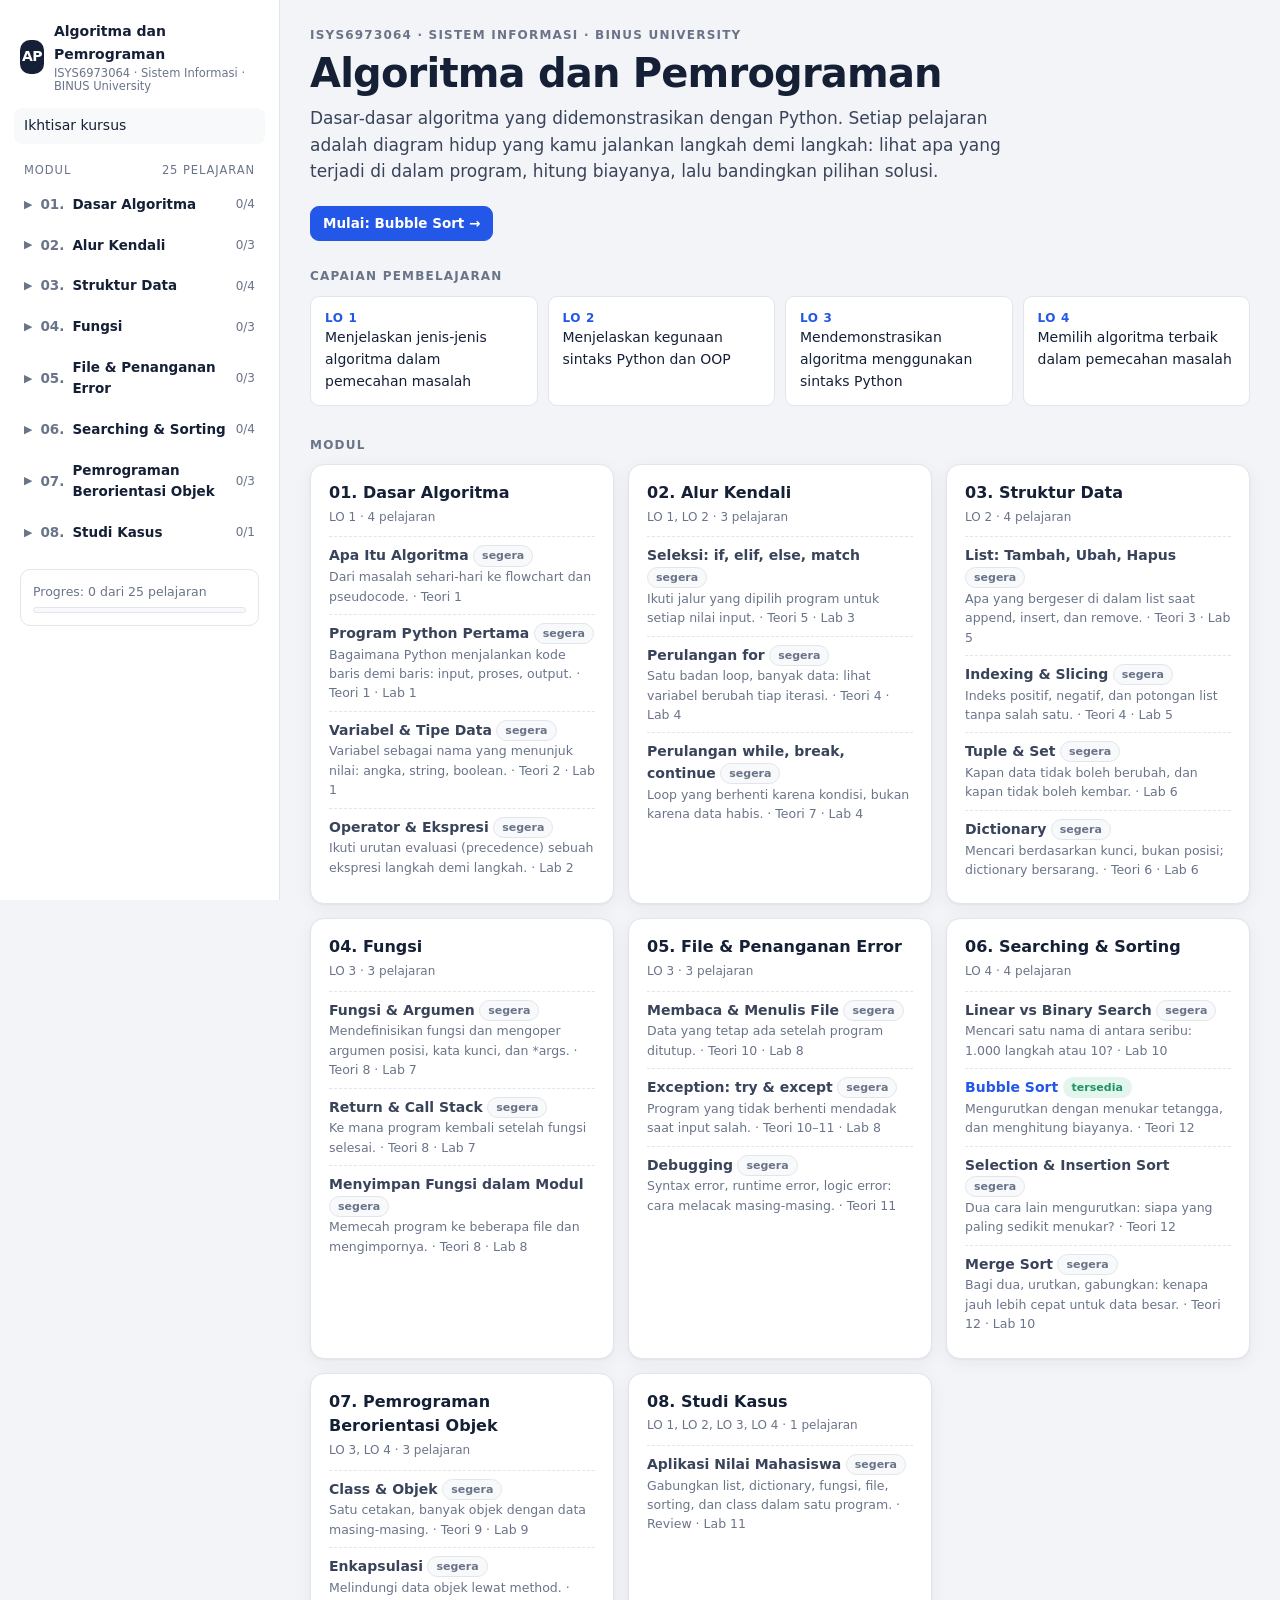
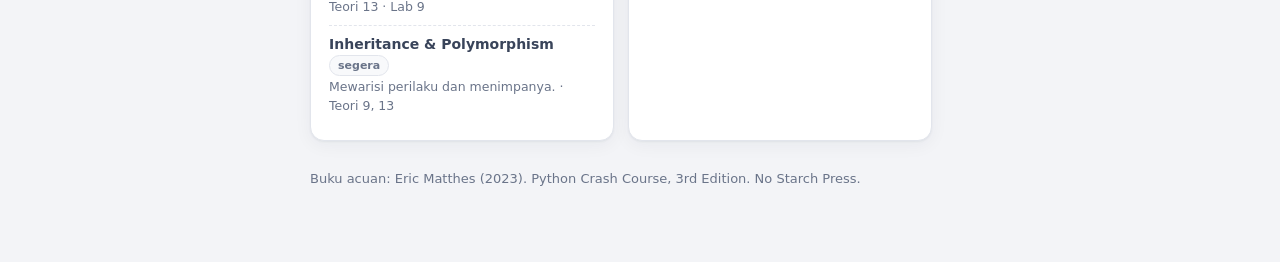
==== algoritma-pemrograman/index.html @ 9d1dc82b "Kelas interaktif: Algoritma & Pemrograman + pelajaran Bubble Sort - Mesin kursus statis (tanpa build" ====
<!DOCTYPE html>
<html lang="id">
<head>
  <meta charset="utf-8">
  <meta name="viewport" content="width=device-width, initial-scale=1">
  <title>Algoritma dan Pemrograman · Kelas Interaktif</title>
  <link rel="icon" href="data:image/svg+xml,%3Csvg xmlns=%27http://www.w3.org/2000/svg%27 viewBox=%270 0 32 32%27%3E%3Crect width=%2732%27 height=%2732%27 rx=%278%27 fill=%27%23152036%27/%3E%3Crect x=%277%27 y=%2716%27 width=%275%27 height=%279%27 rx=%271%27 fill=%27%23a8dec5%27/%3E%3Crect x=%2714%27 y=%2711%27 width=%275%27 height=%2714%27 rx=%271%27 fill=%27%23ee7d1c%27/%3E%3Crect x=%2721%27 y=%277%27 width=%275%27 height=%2718%27 rx=%271%27 fill=%27%23fff%27/%3E%3C/svg%3E">
  <meta name="description" content="ISYS6973064 Algorithm and Programming: pelajaran interaktif dengan diagram animasi yang dijalankan langkah demi langkah.">
  <link rel="stylesheet" href="../shared/style.css">
  <link rel="stylesheet" href="../shared/renderers/sort.css">
</head>
<body>
  <noscript>Halaman ini membutuhkan JavaScript untuk menjalankan diagram interaktif.</noscript>
  <div id="app"></div>
  <script src="../shared/engine.js"></script>
  <script src="../shared/renderers/sort.js"></script>
  <script src="course.js"></script>
  <script>Kelas.start(window.COURSE);</script>
</body>
</html>
---- shared/style.css ----
/* Kelas Interaktif — gaya bersama */
:root {
  --bg: #f3f4f7;
  --surface: #ffffff;
  --surface-2: #f8f9fb;
  --ink: #152036;
  --ink-2: #39445a;
  --muted: #6a7489;
  --line: #e2e5ec;
  --accent: #2357e8;
  --accent-soft: #e8eefe;
  --warm: #ee7d1c;
  --warm-soft: #fff1e4;
  --ok: #1b9466;
  --ok-soft: #e3f5ed;
  --bad: #d4453d;
  --bad-soft: #fdeceb;
  --violet: #7b4fd6;
  --violet-soft: #f1ebfd;
  --radius: 14px;
  --radius-sm: 9px;
  --shadow: 0 1px 2px rgba(21, 32, 54, .05), 0 4px 18px rgba(21, 32, 54, .05);
  --sans: system-ui, -apple-system, "Segoe UI", Roboto, "Helvetica Neue", Arial, sans-serif;
  --mono: ui-monospace, "SF Mono", "Cascadia Code", Menlo, Consolas, monospace;
  --ease: cubic-bezier(.3, .7, .2, 1);
}

* { box-sizing: border-box; }
html, body { margin: 0; }
body {
  font-family: var(--sans);
  color: var(--ink);
  background: var(--bg);
  font-size: 15px;
  line-height: 1.55;
  -webkit-font-smoothing: antialiased;
}
a { color: var(--accent); }
button { font: inherit; color: inherit; }
code { font-family: var(--mono); font-size: .9em; background: var(--surface-2); border: 1px solid var(--line); border-radius: 5px; padding: 0 .3em; }
:focus-visible { outline: 3px solid var(--accent); outline-offset: 2px; border-radius: 6px; }

/* ---------- Kerangka aplikasi ---------- */
.app { display: grid; grid-template-columns: 280px minmax(0, 1fr); min-height: 100vh; }
.topbar {
  display: none; position: sticky; top: 0; z-index: 30;
  align-items: center; gap: 10px; padding: 10px 14px;
  background: var(--surface); border-bottom: 1px solid var(--line);
}
.topbar strong { font-size: 15px; }
.icon-btn {
  border: 1px solid var(--line); background: var(--surface); border-radius: 9px;
  width: 38px; height: 38px; display: grid; place-items: center; cursor: pointer;
}

.sidebar {
  position: sticky; top: 0; height: 100vh; overflow-y: auto;
  background: var(--surface); border-right: 1px solid var(--line);
  padding: 18px 14px 28px;
}
.brand { display: flex; align-items: center; gap: 10px; text-decoration: none; color: var(--ink); padding: 2px 6px 14px; }
.brand-mark {
  width: 34px; height: 34px; border-radius: 10px; background: var(--ink); color: #fff;
  display: grid; place-items: center; font-weight: 800; font-size: 14px; letter-spacing: -.5px;
}
.brand small { display: block; color: var(--muted); font-size: 11.5px; line-height: 1.2; }
.brand b { font-size: 14px; line-height: 1.2; }
.side-link {
  display: block; padding: 7px 10px; border-radius: 8px; text-decoration: none; color: var(--ink-2);
  font-size: 14px; margin-bottom: 8px;
}
.side-link:hover, .side-link.active { background: var(--surface-2); color: var(--ink); }
.side-head { display: flex; justify-content: space-between; font-size: 11.5px; letter-spacing: .08em; text-transform: uppercase; color: var(--muted); padding: 10px 10px 6px; }
.mod { margin-bottom: 4px; }
.mod-btn {
  width: 100%; display: flex; align-items: center; gap: 8px; text-align: left;
  border: 0; background: none; padding: 8px 10px; border-radius: 8px; cursor: pointer;
  font-weight: 650; font-size: 13.5px;
}
.mod-btn:hover { background: var(--surface-2); }
.mod-btn .num { color: var(--muted); font-variant-numeric: tabular-nums; font-weight: 600; }
.mod-btn .count { margin-left: auto; color: var(--muted); font-weight: 500; font-size: 12px; font-variant-numeric: tabular-nums; }
.mod-btn .chev { transition: transform .2s; color: var(--muted); font-size: 11px; }
.mod.open .chev { transform: rotate(90deg); }
.mod ul { list-style: none; margin: 0 0 6px; padding: 0 0 0 18px; display: none; }
.mod.open ul { display: block; }
.mod li a, .mod li span {
  display: flex; align-items: center; gap: 8px; padding: 6px 10px; border-radius: 7px;
  font-size: 13.5px; text-decoration: none; color: var(--ink-2);
}
.mod li a:hover { background: var(--surface-2); color: var(--ink); }
.mod li a.active { background: var(--accent-soft); color: var(--accent); font-weight: 600; }
.mod li span { color: #a2a9b8; cursor: default; }
.dot { width: 8px; height: 8px; border-radius: 50%; border: 1.5px solid currentColor; flex: none; opacity: .7; }
.dot.done { background: var(--ok); border-color: var(--ok); opacity: 1; }
.soon { margin-left: auto; font-size: 10.5px; border: 1px solid var(--line); border-radius: 99px; padding: 0 6px; color: #9aa1b0; }
.progress-box { margin: 18px 6px 0; padding: 12px; border: 1px solid var(--line); border-radius: 10px; font-size: 12.5px; color: var(--muted); }
.bar { height: 6px; background: var(--surface-2); border-radius: 99px; overflow: hidden; margin-top: 6px; border: 1px solid var(--line); }
.bar i { display: block; height: 100%; background: var(--ok); border-radius: 99px; transition: width .4s var(--ease); }

.main { min-width: 0; padding: 26px 30px 60px; }
.scrim { display: none; }

/* ---------- Halaman ikhtisar ---------- */
.overview { max-width: 1060px; }
.eyebrow { font-size: 12px; letter-spacing: .1em; text-transform: uppercase; color: var(--muted); font-weight: 650; }
.overview h1 { font-size: clamp(28px, 4vw, 40px); line-height: 1.12; margin: 6px 0 10px; letter-spacing: -.02em; }
.overview .lead { font-size: 17px; color: var(--ink-2); max-width: 720px; margin: 0 0 22px; }
.lo-grid { display: grid; grid-template-columns: repeat(auto-fill, minmax(220px, 1fr)); gap: 10px; margin-bottom: 30px; }
.lo { background: var(--surface); border: 1px solid var(--line); border-radius: var(--radius-sm); padding: 12px 14px; font-size: 14px; }
.lo b { display: block; font-size: 12px; color: var(--accent); letter-spacing: .05em; }
.mod-grid { display: grid; grid-template-columns: repeat(auto-fill, minmax(300px, 1fr)); gap: 14px; }
.mod-card { background: var(--surface); border: 1px solid var(--line); border-radius: var(--radius); padding: 16px 18px; box-shadow: var(--shadow); }
.mod-card h3 { margin: 0 0 2px; font-size: 16px; }
.mod-card .meta { font-size: 12px; color: var(--muted); margin-bottom: 10px; }
.mod-card ol { margin: 0; padding: 0; list-style: none; }
.mod-card li { padding: 8px 0; border-top: 1px dashed var(--line); font-size: 14px; }
.mod-card li a { font-weight: 650; text-decoration: none; }
.mod-card li .t { font-weight: 600; color: var(--ink-2); }
.mod-card li small { display: block; color: var(--muted); font-size: 12.5px; }
.pill { display: inline-block; font-size: 11px; font-weight: 650; border-radius: 99px; padding: 1px 8px; background: var(--surface-2); border: 1px solid var(--line); color: var(--muted); vertical-align: 1px; }
.pill.ready { background: var(--ok-soft); border-color: transparent; color: var(--ok); }

/* ---------- Pelajaran ---------- */
.lesson { display: grid; grid-template-columns: minmax(0, 1fr) 370px; gap: 22px; align-items: start; max-width: 1480px; }
.crumb { font-size: 12.5px; color: var(--muted); font-weight: 600; letter-spacing: .02em; }
.lesson h1 { font-size: clamp(24px, 3vw, 32px); margin: 4px 0 6px; letter-spacing: -.02em; line-height: 1.15; }
.tags { display: flex; flex-wrap: wrap; gap: 6px; margin-bottom: 8px; }
.tag { font-size: 12px; font-weight: 600; padding: 2px 9px; border-radius: 99px; background: var(--surface); border: 1px solid var(--line); color: var(--ink-2); }
.subtitle { color: var(--ink-2); margin: 0 0 16px; max-width: 760px; }

.metrics { display: grid; grid-template-columns: repeat(var(--cols, 4), minmax(0, 1fr)); gap: 8px; margin-bottom: 12px; }
.metric { background: var(--surface); border: 1px solid var(--line); border-radius: 11px; padding: 9px 12px; transition: border-color .3s, background .3s; }
.metric small { display: block; font-size: 10.5px; letter-spacing: .09em; text-transform: uppercase; color: var(--muted); font-weight: 700; }
.metric b { font-size: 21px; font-variant-numeric: tabular-nums; letter-spacing: -.01em; }
.metric.total { background: var(--ink); border-color: var(--ink); color: #fff; }
.metric.total small { color: #b8c1d6; }
.metric.bump { border-color: var(--warm); background: var(--warm-soft); }
.metric.total.bump { background: #26344f; border-color: var(--warm); }

.stage-card { background: var(--surface); border: 1px solid var(--line); border-radius: var(--radius); box-shadow: var(--shadow); overflow: hidden; }
.stage-tools { display: flex; align-items: center; gap: 8px; padding: 10px 12px; border-bottom: 1px solid var(--line); background: var(--surface-2); }
.legend { display: flex; flex-wrap: wrap; gap: 12px; font-size: 12.5px; color: var(--muted); margin-right: auto; }
.legend span { display: inline-flex; align-items: center; gap: 6px; }
.legend i { width: 12px; height: 12px; border-radius: 3px; display: inline-block; }
.btn {
  display: inline-flex; align-items: center; gap: 6px; border: 1px solid var(--line); background: var(--surface);
  border-radius: 9px; padding: 6px 12px; cursor: pointer; font-size: 13.5px; font-weight: 600; color: var(--ink-2);
  text-decoration: none; white-space: nowrap;
}
.btn:hover { border-color: #c9cfdb; color: var(--ink); }
.btn.primary { background: var(--accent); border-color: var(--accent); color: #fff; }
.btn.primary:hover { background: #1b47c4; }
.btn[disabled] { opacity: .45; cursor: default; }
.stage { position: relative; min-height: 420px; padding: 18px; }

.stepper { display: flex; gap: 4px; margin-top: 12px; overflow-x: auto; padding: 4px 2px 6px; scrollbar-width: thin; }
.stepper button {
  flex: 1 0 74px; min-width: 74px; border: 0; background: none; cursor: pointer; padding: 4px 2px;
  display: flex; flex-direction: column; align-items: center; gap: 4px; font-size: 11.5px; color: var(--muted);
}
.stepper .n {
  width: 28px; height: 28px; border-radius: 50%; display: grid; place-items: center; font-weight: 700; font-size: 12.5px;
  border: 1.5px solid var(--line); background: var(--surface); position: relative;
}
.stepper button + button .n::before { content: ""; position: absolute; right: 100%; top: 50%; width: 46px; height: 1.5px; background: var(--line); z-index: -1; }
.stepper button.done .n { background: var(--ink); border-color: var(--ink); color: #fff; }
.stepper button.cur .n { background: var(--accent); border-color: var(--accent); color: #fff; box-shadow: 0 0 0 4px var(--accent-soft); }
.stepper button.cur { color: var(--ink); font-weight: 650; }
.stepper .lbl { white-space: nowrap; overflow: hidden; text-overflow: ellipsis; max-width: 86px; }

.panel { position: sticky; top: 18px; display: flex; flex-direction: column; gap: 12px; }
.card { background: var(--surface); border: 1px solid var(--line); border-radius: var(--radius); box-shadow: var(--shadow); padding: 18px; }
.step-no { display: flex; align-items: center; justify-content: space-between; font-size: 11.5px; letter-spacing: .1em; font-weight: 700; color: var(--muted); margin-bottom: 8px; }
.kind { font-size: 10.5px; letter-spacing: .1em; padding: 3px 8px; border-radius: 6px; font-weight: 800; }
.kind.MASALAH { background: var(--bad-soft); color: var(--bad); }
.kind.TEKNIK { background: var(--accent-soft); color: var(--accent); }
.kind.SOLUSI { background: var(--ok-soft); color: var(--ok); }
.kind.KASUS { background: var(--violet-soft); color: var(--violet); }
.kind.RANGKUMAN { background: var(--ink); color: #fff; }
.panel h2 { font-size: 20px; line-height: 1.25; margin: 0 0 8px; letter-spacing: -.01em; }
.panel p { margin: 0 0 10px; color: var(--ink-2); }
.panel ul.bullets { margin: 4px 0 10px; padding-left: 20px; color: var(--ink-2); }
.panel ul.bullets li { margin-bottom: 4px; }
.callout { border-radius: 10px; padding: 10px 12px; margin: 12px 0 4px; font-size: 14px; border-left: 3px solid; }
.callout b { display: block; font-size: 10.5px; letter-spacing: .1em; margin-bottom: 2px; }
.callout.IDE { background: var(--accent-soft); border-color: var(--accent); }
.callout.IDE b { color: var(--accent); }
.callout.PERLU { background: var(--warm-soft); border-color: var(--warm); }
.callout.PERLU b { color: #b85b0c; }
.changed { margin-top: 14px; border-top: 1px solid var(--line); padding-top: 10px; }
.changed h4, .box h4 { margin: 0 0 6px; font-size: 10.5px; letter-spacing: .1em; color: var(--muted); }
.changed ul { list-style: none; margin: 0; padding: 0; font-size: 13.5px; }
.changed li { display: flex; gap: 8px; padding: 3px 0; align-items: baseline; }
.sym { font-family: var(--mono); font-weight: 800; width: 18px; height: 18px; border-radius: 5px; display: inline-grid; place-items: center; flex: none; font-size: 12px; }
.sym.add { background: var(--ok-soft); color: var(--ok); }
.sym.mod { background: var(--warm-soft); color: #b85b0c; }
.sym.del { background: var(--bad-soft); color: var(--bad); }
.nav { display: flex; gap: 8px; margin-top: 14px; }
.nav .btn.primary { flex: 1; justify-content: center; }
.hint { font-size: 12px; color: var(--muted); margin-top: 8px; text-align: center; }
.hint kbd { font-family: var(--mono); font-size: 11px; border: 1px solid var(--line); border-bottom-width: 2px; border-radius: 4px; padding: 0 4px; background: var(--surface-2); }
.box ul { margin: 0; padding-left: 18px; font-size: 13.5px; color: var(--ink-2); }
.box li { margin-bottom: 3px; }
.next-box { background: var(--ink); color: #fff; border-color: var(--ink); }
.next-box h4 { color: #b8c1d6; }
.next-box a { color: #fff; font-weight: 700; }

.quiz { margin-top: 14px; border-top: 1px solid var(--line); padding-top: 12px; }
.quiz h4 { margin: 0 0 8px; font-size: 10.5px; letter-spacing: .1em; color: var(--muted); }
.q { margin-bottom: 12px; font-size: 14px; }
.q p { margin: 0 0 6px; font-weight: 600; color: var(--ink); }
.q button { display: block; width: 100%; text-align: left; border: 1px solid var(--line); background: var(--surface); border-radius: 8px; padding: 6px 10px; margin-bottom: 5px; cursor: pointer; font-size: 13.5px; }
.q button:hover { border-color: #c9cfdb; }
.q button.right { background: var(--ok-soft); border-color: var(--ok); }
.q button.wrong { background: var(--bad-soft); border-color: var(--bad); }
.q .why { font-size: 13px; color: var(--ink-2); background: var(--surface-2); border-radius: 8px; padding: 6px 10px; }

.empty { max-width: 640px; padding: 40px 0; }

/* ---------- Responsif ---------- */
@media (max-width: 1200px) {
  .lesson { grid-template-columns: minmax(0, 1fr); }
  .panel { position: static; }
}
@media (max-width: 900px) {
  .app { grid-template-columns: minmax(0, 1fr); }
  .topbar { display: flex; }
  .sidebar { position: fixed; left: 0; top: 0; bottom: 0; width: 290px; z-index: 50; transform: translateX(-100%); transition: transform .25s var(--ease); box-shadow: var(--shadow); }
  .app.menu-open .sidebar { transform: none; }
  .app.menu-open .scrim { display: block; position: fixed; inset: 0; background: rgba(21, 32, 54, .35); z-index: 40; }
  .main { padding: 16px 14px 50px; }
  .metrics { grid-template-columns: repeat(3, minmax(0, 1fr)); gap: 6px; }
  .metric { padding: 7px 9px; }
  .metric b { font-size: 17px; }
  .metric small { font-size: 9.5px; letter-spacing: .05em; }
  .metric.total { grid-column: 1 / -1; }
  .stage { padding: 12px; min-height: 0; }
  .legend { font-size: 11.5px; gap: 8px; }
}

@media (prefers-reduced-motion: reduce) {
  *, *::before, *::after { transition-duration: 0s !important; animation-duration: 0s !important; }
}
---- shared/renderers/sort.css ----
/* Renderer "sort": batang nilai + kode Python + variabel */
.sv { --slot-pad: 14%; }
.sv.instant * { transition: none !important; }
.sv-main[hidden], .sv-alt[hidden] { display: none; }

.sv-note {
  min-height: 34px; display: flex; align-items: center; justify-content: center; margin: 0 auto 6px;
  font-weight: 650; font-size: 15px; text-align: center;
}
.sv-note span { padding: 5px 14px; border-radius: 99px; background: var(--surface-2); border: 1px solid var(--line); transition: background .25s, border-color .25s, color .25s; }
.sv-note.swap span { background: var(--warm-soft); border-color: var(--warm); color: #9a4a06; }
.sv-note.keep span { background: var(--accent-soft); border-color: #b8c9fb; color: var(--accent); }
.sv-note.done span { background: var(--ok-soft); border-color: #9fd9bf; color: var(--ok); }
.sv-note.alert span { background: var(--bad-soft); border-color: #f2b4b0; color: var(--bad); }

.sv-bars { position: relative; height: 236px; margin: 0 4px; }
.sv-zone {
  position: absolute; top: 0; bottom: 30px; border-radius: 12px;
  background: repeating-linear-gradient(135deg, var(--ok-soft) 0 10px, #eef9f3 10px 20px);
  border: 1.5px dashed #9fd9bf; transition: left .45s var(--ease), width .45s var(--ease), opacity .3s;
}
.sv-zone b { position: absolute; top: 6px; right: 10px; font-size: 11px; letter-spacing: .08em; color: var(--ok); }
.sv-base { position: absolute; left: 0; right: 0; bottom: 30px; height: 2px; background: var(--line); }
.sv-bar {
  position: absolute; bottom: 0; top: 0; display: flex; flex-direction: column; justify-content: flex-end; align-items: center;
  transition: left .55s var(--ease);
}
.sv-col {
  width: calc(100% - 2 * var(--slot-pad)); border-radius: 10px 10px 4px 4px; background: #d7deea; position: relative;
  display: flex; justify-content: center; align-items: flex-start; padding-top: 6px;
  transition: height .45s var(--ease), background .25s, transform .25s var(--ease), box-shadow .25s;
}
.sv-val { font-weight: 800; font-size: 18px; color: var(--ink); font-variant-numeric: tabular-nums; }
.sv-name { height: 30px; display: flex; align-items: center; gap: 4px; font-size: 13px; color: var(--ink-2); font-weight: 600; }
.sv-bar.cmp .sv-col { background: #ffd7ae; box-shadow: 0 0 0 2.5px var(--warm); transform: translateY(-8px); }
.sv-bar.swap .sv-col { background: var(--warm); }
.sv-bar.swap .sv-val { color: #fff; }
.sv-bar.final .sv-col { background: #a8dec5; }
.sv-bar.final .sv-name::after { content: "✓"; color: var(--ok); font-weight: 800; }
.sv-bar.revised .sv-col { box-shadow: 0 0 0 2.5px var(--violet); }
.sv-bar.revised .sv-name { color: var(--violet); }

.sv-ptr {
  position: absolute; bottom: -2px; height: 0; opacity: 0; pointer-events: none;
  transition: left .4s var(--ease), opacity .25s;
}
.sv-ptr.on { opacity: 1; }
.sv-ptr::before {
  content: ""; position: absolute; left: 12%; right: 12%; top: -4px; height: 8px;
  border: 2px solid var(--warm); border-top: 0; border-radius: 0 0 8px 8px;
}
.sv-ptr span { position: absolute; top: 8px; font-family: var(--mono); font-size: 12px; font-weight: 700; color: #b85b0c; transform: translateX(-50%); }

.sv-bottom { display: grid; grid-template-columns: auto minmax(150px, 1fr); gap: 12px; margin-top: 28px; }
.sv-code {
  background: #101827; color: #dfe6f3; border-radius: 12px; padding: 12px 0; font-family: var(--mono); font-size: 12.5px;
  line-height: 1.6; overflow-x: auto; margin: 0;
}
.sv-code .ln { display: flex; padding: 0 14px 0 0; white-space: pre; border-left: 3px solid transparent; transition: background .2s; }
.sv-code .ln i { font-style: normal; color: #5d6a85; width: 34px; text-align: right; padding-right: 12px; flex: none; user-select: none; }
.sv-code .ln.cur { background: rgba(238, 125, 28, .2); border-left-color: var(--warm); }
.sv-code .ln.new::after { content: "baru"; margin-left: 10px; font-family: var(--sans); font-size: 10px; font-weight: 700; color: #7ee2b5; border: 1px solid #2e7d5a; border-radius: 99px; padding: 0 6px; align-self: center; }
.sv-code .kw { color: #ff9e64; }
.sv-code .fn { color: #7aa7ff; }
.sv-code .nb { color: #b4e08a; }
.sv-code .cm { color: #6c7a96; }
.sv-side { display: flex; flex-direction: column; gap: 10px; }
.sv-vars { background: var(--surface-2); border: 1px solid var(--line); border-radius: 12px; padding: 10px 12px; }
.sv-vars h5, .sv-arr h5 { margin: 0 0 6px; font-size: 10.5px; letter-spacing: .1em; color: var(--muted); }
.sv-vars div { display: flex; flex-wrap: wrap; gap: 6px; }
.sv-chip { font-family: var(--mono); font-size: 13px; background: var(--surface); border: 1px solid var(--line); border-radius: 7px; padding: 2px 8px; transition: background .3s, border-color .3s; }
.sv-chip.chg { background: var(--warm-soft); border-color: var(--warm); }
.sv-arr { background: var(--surface-2); border: 1px solid var(--line); border-radius: 12px; padding: 10px 12px; font-family: var(--mono); font-size: 13px; line-height: 1.5; overflow-wrap: anywhere; }

/* Tampilan alternatif: pertumbuhan & ringkasan */
.sv-alt { padding: 8px 6px; }
.sv-alt h3 { margin: 0 0 4px; font-size: 18px; }
.sv-alt .sub { color: var(--muted); margin: 0 0 18px; font-size: 14px; }
.gr-row { display: grid; grid-template-columns: 92px minmax(0, 1fr) 110px; align-items: center; gap: 12px; margin-bottom: 14px; animation: grIn .4s var(--ease); }
.gr-row b { font-variant-numeric: tabular-nums; }
.gr-row .lab { font-weight: 700; font-size: 14px; }
.gr-row .lab small { display: block; font-weight: 500; color: var(--muted); font-size: 12px; }
.gr-track { height: 30px; background: var(--surface-2); border: 1px solid var(--line); border-radius: 8px; overflow: hidden; }
.gr-fill { height: 100%; width: 0; min-width: 3px; background: linear-gradient(90deg, var(--warm), #f5a65e); border-radius: 7px; transition: width .7s var(--ease); }
.gr-row .val { text-align: right; font-weight: 800; font-size: 16px; font-variant-numeric: tabular-nums; }
.gr-foot { margin-top: 18px; padding: 12px 14px; border-radius: 10px; background: var(--warm-soft); font-size: 14px; }
@keyframes grIn { from { opacity: 0; transform: translateY(6px); } to { opacity: 1; transform: none; } }

.sum-table { width: 100%; border-collapse: collapse; font-size: 14.5px; }
.sum-table td { padding: 11px 10px; border-bottom: 1px solid var(--line); vertical-align: top; }
.sum-table td:last-child { text-align: right; font-weight: 750; font-variant-numeric: tabular-nums; white-space: nowrap; }
.sum-table tr.hl td { background: var(--ok-soft); }
.sum-table small { display: block; color: var(--muted); font-size: 12.5px; }

@media (max-width: 900px) {
  .sv-bars { height: 210px; }
  .sv-val { font-size: 14px; }
  .sv-name { font-size: 11.5px; }
  .sv-bottom { grid-template-columns: minmax(0, 1fr); margin-top: 26px; }
  .sv-code { font-size: 11.5px; }
  .sv-code .ln i { width: 26px; padding-right: 8px; }
  .gr-row { grid-template-columns: 70px minmax(0, 1fr) 84px; gap: 8px; }
  .gr-row .val { font-size: 13.5px; }
  .sv-note { font-size: 13.5px; }
}
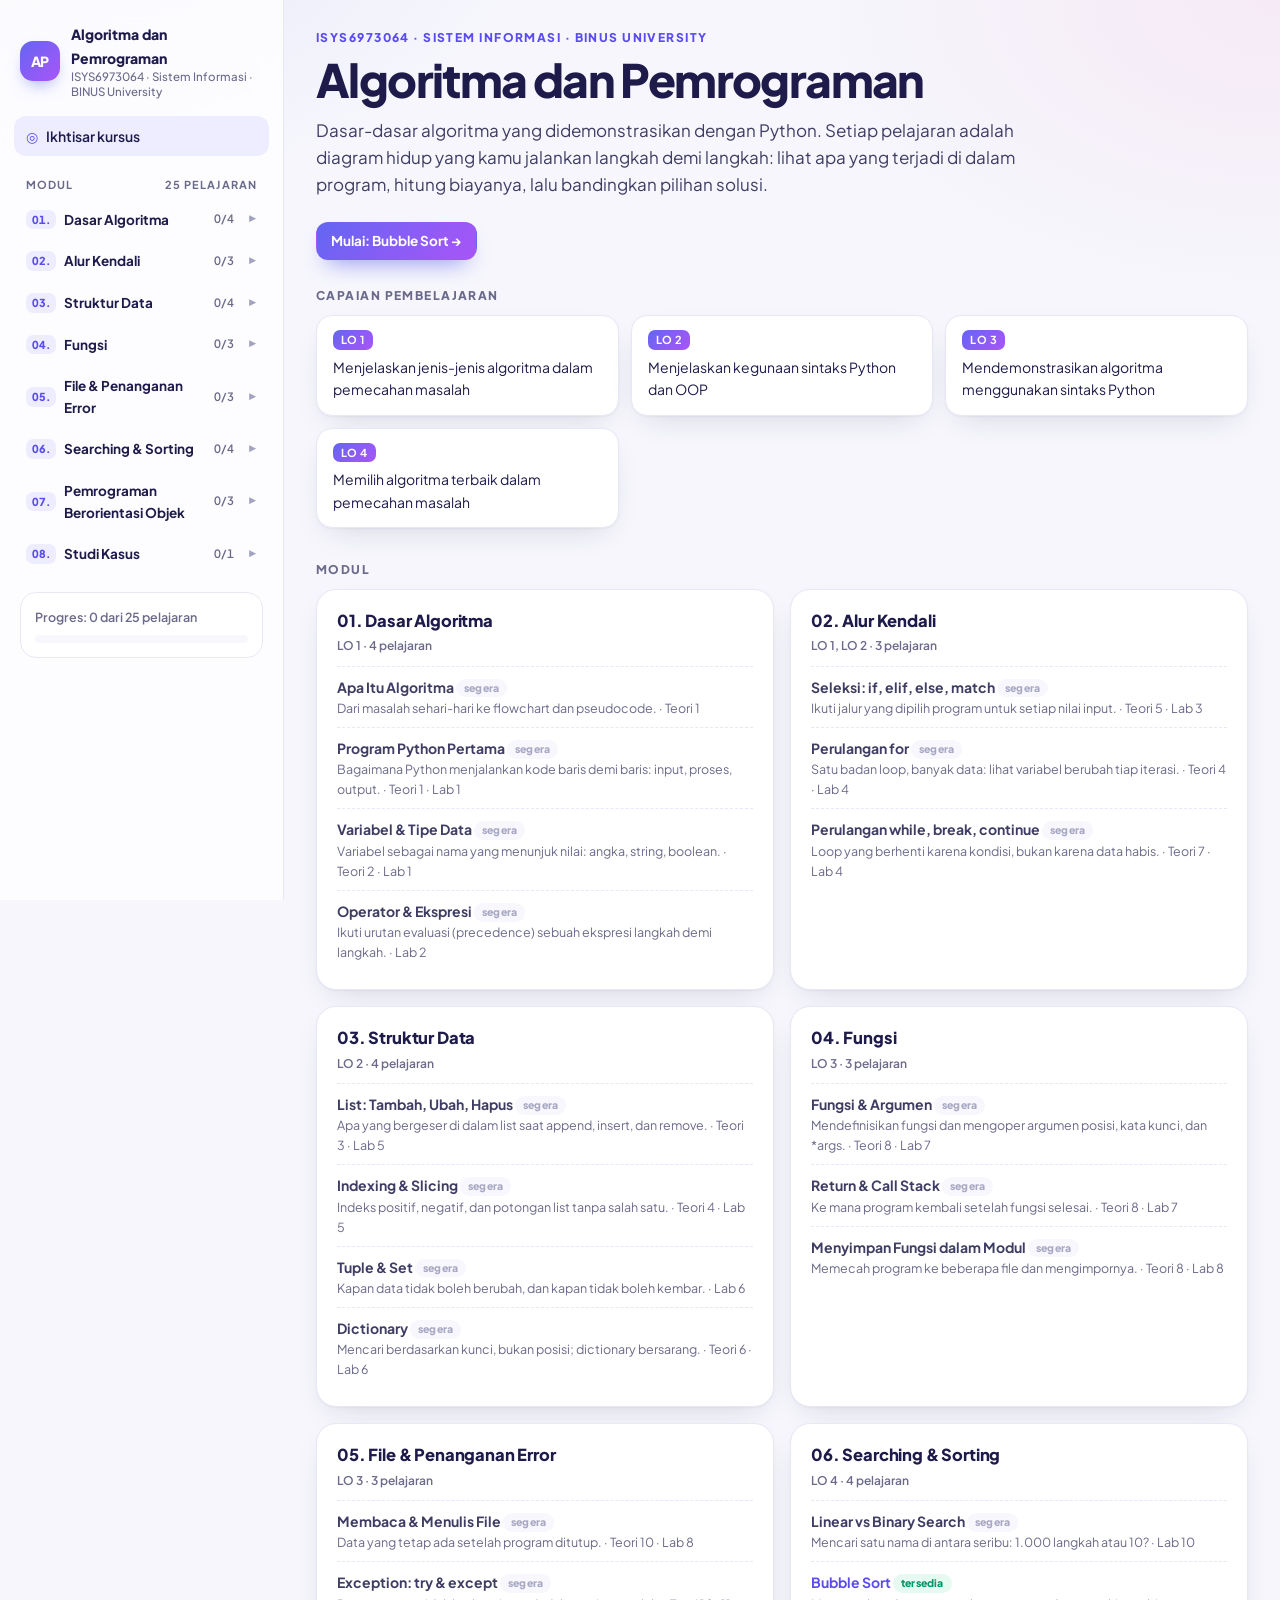
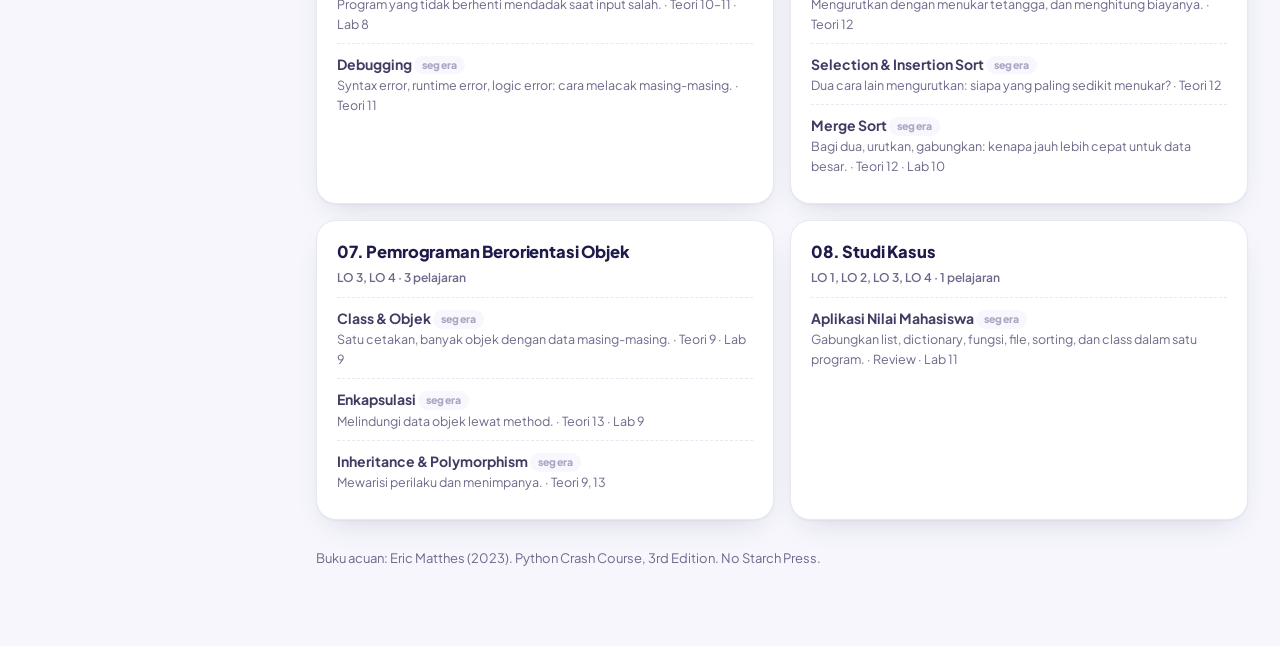
==== commit 9ae72721: "Tampilan baru: gaya berkilau dengan Plus Jakarta Sans - Panggung: latar gradasi + grid titik, balok " ====
--- a/algoritma-pemrograman/index.html
+++ b/algoritma-pemrograman/index.html
@@ -6,13 +6,18 @@
   <title>Algoritma dan Pemrograman · Kelas Interaktif</title>
   <link rel="icon" href="data:image/svg+xml,%3Csvg xmlns=%27http://www.w3.org/2000/svg%27 viewBox=%270 0 32 32%27%3E%3Crect width=%2732%27 height=%2732%27 rx=%278%27 fill=%27%23152036%27/%3E%3Crect x=%277%27 y=%2716%27 width=%275%27 height=%279%27 rx=%271%27 fill=%27%23a8dec5%27/%3E%3Crect x=%2714%27 y=%2711%27 width=%275%27 height=%2714%27 rx=%271%27 fill=%27%23ee7d1c%27/%3E%3Crect x=%2721%27 y=%277%27 width=%275%27 height=%2718%27 rx=%271%27 fill=%27%23fff%27/%3E%3C/svg%3E">
   <meta name="description" content="ISYS6973064 Algorithm and Programming: pelajaran interaktif dengan diagram animasi yang dijalankan langkah demi langkah.">
+  <link rel="preconnect" href="https://fonts.googleapis.com">
+  <link rel="preconnect" href="https://fonts.gstatic.com" crossorigin>
+  <link rel="stylesheet" href="https://fonts.googleapis.com/css2?family=JetBrains+Mono:wght@500;600;700;800&family=Plus+Jakarta+Sans:wght@400;500;600;700;800&display=swap">
   <link rel="stylesheet" href="../shared/style.css">
+  <link rel="stylesheet" href="../shared/iso.css">
   <link rel="stylesheet" href="../shared/renderers/sort.css">
 </head>
 <body>
   <noscript>Halaman ini membutuhkan JavaScript untuk menjalankan diagram interaktif.</noscript>
   <div id="app"></div>
   <script src="../shared/engine.js"></script>
+  <script src="../shared/iso.js"></script>
   <script src="../shared/renderers/sort.js"></script>
   <script src="course.js"></script>
   <script>Kelas.start(window.COURSE);</script>
--- a/shared/style.css
+++ b/shared/style.css
@@ -1,27 +1,36 @@
-/* Kelas Interaktif — gaya bersama */
+/* Kelas Interaktif — gaya bersama
+ * Huruf: Plus Jakarta Sans (UI) + JetBrains Mono (kode). Aksen: gradasi indigo → violet.
+ */
 :root {
-  --bg: #f3f4f7;
+  --bg: #f6f6fc;
   --surface: #ffffff;
-  --surface-2: #f8f9fb;
-  --ink: #152036;
-  --ink-2: #39445a;
-  --muted: #6a7489;
-  --line: #e2e5ec;
-  --accent: #2357e8;
-  --accent-soft: #e8eefe;
-  --warm: #ee7d1c;
-  --warm-soft: #fff1e4;
-  --ok: #1b9466;
-  --ok-soft: #e3f5ed;
-  --bad: #d4453d;
-  --bad-soft: #fdeceb;
-  --violet: #7b4fd6;
-  --violet-soft: #f1ebfd;
-  --radius: 14px;
-  --radius-sm: 9px;
-  --shadow: 0 1px 2px rgba(21, 32, 54, .05), 0 4px 18px rgba(21, 32, 54, .05);
-  --sans: system-ui, -apple-system, "Segoe UI", Roboto, "Helvetica Neue", Arial, sans-serif;
-  --mono: ui-monospace, "SF Mono", "Cascadia Code", Menlo, Consolas, monospace;
+  --surface-2: #f7f7fd;
+  --ink: #1e1b4b;
+  --ink-2: #3f3d63;
+  --muted: #6b6a8a;
+  --line: #e8e7f6;
+  --accent: #5b4cf0;
+  --accent-2: #8b5cf6;
+  --accent-soft: #eeedff;
+  --grad: linear-gradient(135deg, #6366f1 0%, #8b5cf6 55%, #a855f7 100%);
+  --grad-warm: linear-gradient(135deg, #f59e0b, #f97316);
+  --grad-ok: linear-gradient(135deg, #10b981, #059669);
+  --warm: #f59e0b;
+  --warm-soft: #fff7e6;
+  --ok: #059669;
+  --ok-soft: #e7faf2;
+  --bad: #e11d48;
+  --bad-soft: #fff0f3;
+  --sky: #0284c7;
+  --sky-soft: #e8f6fe;
+  --violet: #a21caf;
+  --violet-soft: #fbf0ff;
+  --radius: 20px;
+  --radius-sm: 12px;
+  --shadow: 0 1px 2px rgba(30, 27, 75, .04), 0 12px 32px -14px rgba(30, 27, 75, .18);
+  --shadow-lg: 0 2px 4px rgba(30, 27, 75, .05), 0 24px 48px -20px rgba(67, 56, 202, .28);
+  --sans: "Plus Jakarta Sans", system-ui, -apple-system, "Segoe UI", Roboto, Arial, sans-serif;
+  --mono: "JetBrains Mono", ui-monospace, "SF Mono", "Cascadia Code", Menlo, Consolas, monospace;
   --ease: cubic-bezier(.3, .7, .2, 1);
 }
 
@@ -30,213 +39,268 @@
 body {
   font-family: var(--sans);
   color: var(--ink);
-  background: var(--bg);
+  background:
+    radial-gradient(900px 500px at 0% -10%, rgba(99, 102, 241, .10), transparent 60%),
+    radial-gradient(800px 500px at 100% 0%, rgba(236, 72, 153, .07), transparent 60%),
+    var(--bg);
+  background-attachment: fixed;
   font-size: 15px;
-  line-height: 1.55;
+  line-height: 1.6;
   -webkit-font-smoothing: antialiased;
 }
 a { color: var(--accent); }
 button { font: inherit; color: inherit; }
-code { font-family: var(--mono); font-size: .9em; background: var(--surface-2); border: 1px solid var(--line); border-radius: 5px; padding: 0 .3em; }
-:focus-visible { outline: 3px solid var(--accent); outline-offset: 2px; border-radius: 6px; }
+code { font-family: var(--mono); font-size: .86em; background: var(--accent-soft); color: #4338ca; border-radius: 6px; padding: .05em .4em; font-weight: 600; }
+:focus-visible { outline: 3px solid #a5b4fc; outline-offset: 2px; border-radius: 8px; }
+::selection { background: #ddd6fe; }
 
 /* ---------- Kerangka aplikasi ---------- */
-.app { display: grid; grid-template-columns: 280px minmax(0, 1fr); min-height: 100vh; }
+.app { display: grid; grid-template-columns: 284px minmax(0, 1fr); min-height: 100vh; }
 .topbar {
   display: none; position: sticky; top: 0; z-index: 30;
   align-items: center; gap: 10px; padding: 10px 14px;
-  background: var(--surface); border-bottom: 1px solid var(--line);
-}
-.topbar strong { font-size: 15px; }
+  background: rgba(255, 255, 255, .85); backdrop-filter: blur(12px); border-bottom: 1px solid var(--line);
+}
+.topbar strong { font-size: 15px; font-weight: 800; }
 .icon-btn {
-  border: 1px solid var(--line); background: var(--surface); border-radius: 9px;
-  width: 38px; height: 38px; display: grid; place-items: center; cursor: pointer;
+  border: 1px solid var(--line); background: var(--surface); border-radius: 12px;
+  width: 40px; height: 40px; display: grid; place-items: center; cursor: pointer; font-size: 17px;
 }
 
 .sidebar {
   position: sticky; top: 0; height: 100vh; overflow-y: auto;
-  background: var(--surface); border-right: 1px solid var(--line);
-  padding: 18px 14px 28px;
-}
-.brand { display: flex; align-items: center; gap: 10px; text-decoration: none; color: var(--ink); padding: 2px 6px 14px; }
+  background: rgba(255, 255, 255, .78); backdrop-filter: blur(14px);
+  border-right: 1px solid var(--line); padding: 20px 14px 28px;
+}
+.brand { display: flex; align-items: center; gap: 11px; text-decoration: none; color: var(--ink); padding: 2px 6px 16px; }
 .brand-mark {
-  width: 34px; height: 34px; border-radius: 10px; background: var(--ink); color: #fff;
-  display: grid; place-items: center; font-weight: 800; font-size: 14px; letter-spacing: -.5px;
-}
-.brand small { display: block; color: var(--muted); font-size: 11.5px; line-height: 1.2; }
-.brand b { font-size: 14px; line-height: 1.2; }
+  width: 40px; height: 40px; border-radius: 13px; background: var(--grad); color: #fff; flex: none;
+  display: grid; place-items: center; font-weight: 800; font-size: 14px; letter-spacing: -.3px;
+  box-shadow: 0 8px 18px -8px rgba(99, 102, 241, .8);
+}
+.brand small { display: block; color: var(--muted); font-size: 11.5px; line-height: 1.3; font-weight: 500; }
+.brand b { font-size: 14px; line-height: 1.25; font-weight: 800; }
 .side-link {
-  display: block; padding: 7px 10px; border-radius: 8px; text-decoration: none; color: var(--ink-2);
-  font-size: 14px; margin-bottom: 8px;
-}
-.side-link:hover, .side-link.active { background: var(--surface-2); color: var(--ink); }
-.side-head { display: flex; justify-content: space-between; font-size: 11.5px; letter-spacing: .08em; text-transform: uppercase; color: var(--muted); padding: 10px 10px 6px; }
-.mod { margin-bottom: 4px; }
+  display: flex; align-items: center; gap: 8px; padding: 9px 12px; border-radius: 12px; text-decoration: none; color: var(--ink-2);
+  font-size: 14px; font-weight: 600; margin-bottom: 8px;
+}
+.side-link::before { content: "◎"; color: var(--accent); }
+.side-link:hover, .side-link.active { background: var(--accent-soft); color: var(--ink); }
+.side-head { display: flex; justify-content: space-between; font-size: 11px; letter-spacing: .1em; text-transform: uppercase; color: var(--muted); padding: 12px 12px 6px; font-weight: 700; }
+.mod { margin-bottom: 2px; }
 .mod-btn {
   width: 100%; display: flex; align-items: center; gap: 8px; text-align: left;
-  border: 0; background: none; padding: 8px 10px; border-radius: 8px; cursor: pointer;
-  font-weight: 650; font-size: 13.5px;
+  border: 0; background: none; padding: 9px 12px; border-radius: 12px; cursor: pointer;
+  font-weight: 700; font-size: 13.5px; color: var(--ink);
 }
 .mod-btn:hover { background: var(--surface-2); }
-.mod-btn .num { color: var(--muted); font-variant-numeric: tabular-nums; font-weight: 600; }
-.mod-btn .count { margin-left: auto; color: var(--muted); font-weight: 500; font-size: 12px; font-variant-numeric: tabular-nums; }
-.mod-btn .chev { transition: transform .2s; color: var(--muted); font-size: 11px; }
+.mod-btn .num {
+  font-variant-numeric: tabular-nums; font-weight: 800; font-size: 11px; color: var(--accent);
+  background: var(--accent-soft); border-radius: 7px; padding: 1px 6px;
+}
+.mod-btn .count { margin-left: auto; color: var(--muted); font-weight: 600; font-size: 11.5px; font-variant-numeric: tabular-nums; }
+.mod-btn .chev { transition: transform .25s var(--ease); color: #a3a2c2; font-size: 9px; order: 9; margin-left: 6px; }
 .mod.open .chev { transform: rotate(90deg); }
-.mod ul { list-style: none; margin: 0 0 6px; padding: 0 0 0 18px; display: none; }
+.mod ul { list-style: none; margin: 2px 0 8px; padding: 0 0 0 14px; display: none; border-left: 2px solid var(--line); margin-left: 22px; }
 .mod.open ul { display: block; }
 .mod li a, .mod li span {
-  display: flex; align-items: center; gap: 8px; padding: 6px 10px; border-radius: 7px;
-  font-size: 13.5px; text-decoration: none; color: var(--ink-2);
+  display: flex; align-items: center; gap: 9px; padding: 7px 10px; border-radius: 10px;
+  font-size: 13.5px; text-decoration: none; color: var(--ink-2); font-weight: 500;
 }
 .mod li a:hover { background: var(--surface-2); color: var(--ink); }
-.mod li a.active { background: var(--accent-soft); color: var(--accent); font-weight: 600; }
-.mod li span { color: #a2a9b8; cursor: default; }
-.dot { width: 8px; height: 8px; border-radius: 50%; border: 1.5px solid currentColor; flex: none; opacity: .7; }
-.dot.done { background: var(--ok); border-color: var(--ok); opacity: 1; }
-.soon { margin-left: auto; font-size: 10.5px; border: 1px solid var(--line); border-radius: 99px; padding: 0 6px; color: #9aa1b0; }
-.progress-box { margin: 18px 6px 0; padding: 12px; border: 1px solid var(--line); border-radius: 10px; font-size: 12.5px; color: var(--muted); }
-.bar { height: 6px; background: var(--surface-2); border-radius: 99px; overflow: hidden; margin-top: 6px; border: 1px solid var(--line); }
-.bar i { display: block; height: 100%; background: var(--ok); border-radius: 99px; transition: width .4s var(--ease); }
-
-.main { min-width: 0; padding: 26px 30px 60px; }
+.mod li a.active { background: var(--grad); color: #fff; font-weight: 700; box-shadow: 0 10px 20px -12px rgba(99, 102, 241, .9); }
+.mod li a.active .dot { border-color: #fff; }
+.mod li span { color: #a9a8c4; cursor: default; }
+.dot { width: 9px; height: 9px; border-radius: 50%; border: 2px solid currentColor; flex: none; opacity: .65; }
+.dot.done { background: #10b981; border-color: #10b981; opacity: 1; }
+.soon { margin-left: auto; font-size: 10px; font-style: normal; font-weight: 700; border-radius: 99px; padding: 1px 7px; color: #a9a8c4; background: var(--surface-2); }
+.progress-box { margin: 18px 6px 0; padding: 14px; border: 1px solid var(--line); border-radius: 16px; font-size: 12.5px; color: var(--muted); background: var(--surface); font-weight: 600; }
+.bar { height: 8px; background: var(--surface-2); border-radius: 99px; overflow: hidden; margin-top: 8px; }
+.bar i { display: block; height: 100%; background: var(--grad-ok); border-radius: 99px; transition: width .5s var(--ease); }
+
+.main { min-width: 0; padding: 28px 32px 64px; }
 .scrim { display: none; }
 
 /* ---------- Halaman ikhtisar ---------- */
-.overview { max-width: 1060px; }
-.eyebrow { font-size: 12px; letter-spacing: .1em; text-transform: uppercase; color: var(--muted); font-weight: 650; }
-.overview h1 { font-size: clamp(28px, 4vw, 40px); line-height: 1.12; margin: 6px 0 10px; letter-spacing: -.02em; }
-.overview .lead { font-size: 17px; color: var(--ink-2); max-width: 720px; margin: 0 0 22px; }
-.lo-grid { display: grid; grid-template-columns: repeat(auto-fill, minmax(220px, 1fr)); gap: 10px; margin-bottom: 30px; }
-.lo { background: var(--surface); border: 1px solid var(--line); border-radius: var(--radius-sm); padding: 12px 14px; font-size: 14px; }
-.lo b { display: block; font-size: 12px; color: var(--accent); letter-spacing: .05em; }
-.mod-grid { display: grid; grid-template-columns: repeat(auto-fill, minmax(300px, 1fr)); gap: 14px; }
-.mod-card { background: var(--surface); border: 1px solid var(--line); border-radius: var(--radius); padding: 16px 18px; box-shadow: var(--shadow); }
-.mod-card h3 { margin: 0 0 2px; font-size: 16px; }
-.mod-card .meta { font-size: 12px; color: var(--muted); margin-bottom: 10px; }
+.overview { max-width: 1080px; }
+.eyebrow { font-size: 12px; letter-spacing: .12em; text-transform: uppercase; color: var(--accent); font-weight: 800; }
+.overview h1 { font-size: clamp(30px, 4.4vw, 46px); line-height: 1.08; margin: 8px 0 12px; letter-spacing: -.035em; font-weight: 800; }
+.overview .lead { font-size: 17px; color: var(--ink-2); max-width: 720px; margin: 0 0 24px; }
+.overview h2.eyebrow { color: var(--muted); }
+.lo-grid { display: grid; grid-template-columns: repeat(auto-fill, minmax(230px, 1fr)); gap: 12px; margin-bottom: 32px; }
+.lo { background: var(--surface); border: 1px solid var(--line); border-radius: 16px; padding: 14px 16px; font-size: 14px; box-shadow: var(--shadow); }
+.lo b { display: table; font-size: 11px; color: #fff; background: var(--grad); border-radius: 7px; padding: 1px 8px; margin-bottom: 6px; letter-spacing: .04em; }
+.mod-grid { display: grid; grid-template-columns: repeat(auto-fill, minmax(310px, 1fr)); gap: 16px; }
+.mod-card { background: var(--surface); border: 1px solid var(--line); border-radius: var(--radius); padding: 18px 20px; box-shadow: var(--shadow); transition: transform .25s var(--ease), box-shadow .25s; }
+.mod-card:hover { transform: translateY(-3px); box-shadow: var(--shadow-lg); }
+.mod-card h3 { margin: 0 0 2px; font-size: 16.5px; font-weight: 800; letter-spacing: -.01em; }
+.mod-card .meta { font-size: 12px; color: var(--muted); margin-bottom: 10px; font-weight: 600; }
 .mod-card ol { margin: 0; padding: 0; list-style: none; }
-.mod-card li { padding: 8px 0; border-top: 1px dashed var(--line); font-size: 14px; }
-.mod-card li a { font-weight: 650; text-decoration: none; }
-.mod-card li .t { font-weight: 600; color: var(--ink-2); }
+.mod-card li { padding: 9px 0; border-top: 1px dashed var(--line); font-size: 14px; }
+.mod-card li a { font-weight: 700; text-decoration: none; }
+.mod-card li .t { font-weight: 700; color: var(--ink-2); }
 .mod-card li small { display: block; color: var(--muted); font-size: 12.5px; }
-.pill { display: inline-block; font-size: 11px; font-weight: 650; border-radius: 99px; padding: 1px 8px; background: var(--surface-2); border: 1px solid var(--line); color: var(--muted); vertical-align: 1px; }
-.pill.ready { background: var(--ok-soft); border-color: transparent; color: var(--ok); }
+.pill { display: inline-block; font-size: 10.5px; font-weight: 800; border-radius: 99px; padding: 1px 8px; background: var(--surface-2); color: #a9a8c4; vertical-align: 1px; letter-spacing: .02em; }
+.pill.ready { background: var(--ok-soft); color: var(--ok); }
 
 /* ---------- Pelajaran ---------- */
-.lesson { display: grid; grid-template-columns: minmax(0, 1fr) 370px; gap: 22px; align-items: start; max-width: 1480px; }
-.crumb { font-size: 12.5px; color: var(--muted); font-weight: 600; letter-spacing: .02em; }
-.lesson h1 { font-size: clamp(24px, 3vw, 32px); margin: 4px 0 6px; letter-spacing: -.02em; line-height: 1.15; }
-.tags { display: flex; flex-wrap: wrap; gap: 6px; margin-bottom: 8px; }
-.tag { font-size: 12px; font-weight: 600; padding: 2px 9px; border-radius: 99px; background: var(--surface); border: 1px solid var(--line); color: var(--ink-2); }
-.subtitle { color: var(--ink-2); margin: 0 0 16px; max-width: 760px; }
-
-.metrics { display: grid; grid-template-columns: repeat(var(--cols, 4), minmax(0, 1fr)); gap: 8px; margin-bottom: 12px; }
-.metric { background: var(--surface); border: 1px solid var(--line); border-radius: 11px; padding: 9px 12px; transition: border-color .3s, background .3s; }
-.metric small { display: block; font-size: 10.5px; letter-spacing: .09em; text-transform: uppercase; color: var(--muted); font-weight: 700; }
-.metric b { font-size: 21px; font-variant-numeric: tabular-nums; letter-spacing: -.01em; }
-.metric.total { background: var(--ink); border-color: var(--ink); color: #fff; }
-.metric.total small { color: #b8c1d6; }
-.metric.bump { border-color: var(--warm); background: var(--warm-soft); }
-.metric.total.bump { background: #26344f; border-color: var(--warm); }
-
-.stage-card { background: var(--surface); border: 1px solid var(--line); border-radius: var(--radius); box-shadow: var(--shadow); overflow: hidden; }
-.stage-tools { display: flex; align-items: center; gap: 8px; padding: 10px 12px; border-bottom: 1px solid var(--line); background: var(--surface-2); }
-.legend { display: flex; flex-wrap: wrap; gap: 12px; font-size: 12.5px; color: var(--muted); margin-right: auto; }
-.legend span { display: inline-flex; align-items: center; gap: 6px; }
-.legend i { width: 12px; height: 12px; border-radius: 3px; display: inline-block; }
+.lesson { display: grid; grid-template-columns: minmax(0, 1fr) 380px; gap: 24px; align-items: start; max-width: 1500px; }
+.crumb { font-size: 12.5px; color: var(--muted); font-weight: 700; letter-spacing: .01em; }
+.lesson h1 { font-size: clamp(26px, 3.2vw, 36px); margin: 6px 0 10px; letter-spacing: -.035em; line-height: 1.1; font-weight: 800; }
+.tags { display: flex; flex-wrap: wrap; gap: 6px; margin-bottom: 10px; }
+.tag { font-size: 12px; font-weight: 700; padding: 3px 11px; border-radius: 99px; background: var(--surface); border: 1px solid var(--line); color: var(--ink-2); }
+.tag:first-child { background: var(--accent-soft); border-color: transparent; color: var(--accent); }
+.subtitle { color: var(--ink-2); margin: 0 0 18px; max-width: 780px; font-size: 15.5px; }
+
+.metrics { display: grid; grid-template-columns: repeat(var(--cols, 4), minmax(0, 1fr)); gap: 10px; margin-bottom: 14px; }
+.metric {
+  position: relative; background: var(--surface); border: 1px solid var(--line); border-radius: 16px; padding: 12px 14px;
+  box-shadow: var(--shadow); transition: border-color .3s, box-shadow .3s, transform .3s var(--ease);
+}
+.metric small { display: block; font-size: 10.5px; letter-spacing: .1em; text-transform: uppercase; color: var(--muted); font-weight: 800; padding-right: 36px; }
+.metric b { display: block; font-size: 25px; font-weight: 800; font-variant-numeric: tabular-nums; letter-spacing: -.02em; margin-top: 2px; }
+.metric .mi {
+  position: absolute; right: 12px; top: 12px; width: 32px; height: 32px; border-radius: 10px;
+  display: grid; place-items: center; color: #fff; font-family: var(--mono); font-size: 13px; font-weight: 800; letter-spacing: -.5px;
+  background: var(--grad);
+}
+.metric:nth-child(2) .mi { background: var(--grad-warm); }
+.metric:nth-child(3) .mi { background: linear-gradient(135deg, #0ea5e9, #6366f1); }
+.metric.total { background: var(--grad); border-color: transparent; color: #fff; box-shadow: 0 14px 30px -14px rgba(99, 102, 241, .9); }
+.metric.total small { color: rgba(255, 255, 255, .78); }
+.metric.total .mi { background: rgba(255, 255, 255, .2); }
+.metric.bump { border-color: #6ee7b7; box-shadow: 0 0 0 4px rgba(16, 185, 129, .15), var(--shadow); transform: translateY(-2px); }
+.metric.total.bump { box-shadow: 0 0 0 4px rgba(139, 92, 246, .25), 0 14px 30px -14px rgba(99, 102, 241, .9); }
+
+.stage-card { background: var(--surface); border: 1px solid var(--line); border-radius: 24px; box-shadow: var(--shadow-lg); overflow: hidden; }
+.stage-tools { display: flex; align-items: center; gap: 8px; padding: 10px 12px 10px 16px; border-bottom: 1px solid var(--line); background: var(--surface); }
+.legend { display: flex; flex-wrap: wrap; gap: 6px; font-size: 12px; color: var(--ink-2); margin-right: auto; font-weight: 600; }
+.legend span { display: inline-flex; align-items: center; gap: 6px; background: var(--surface-2); border-radius: 99px; padding: 3px 10px 3px 7px; }
+.legend i { width: 12px; height: 12px; border-radius: 4px; display: inline-block; }
 .btn {
   display: inline-flex; align-items: center; gap: 6px; border: 1px solid var(--line); background: var(--surface);
-  border-radius: 9px; padding: 6px 12px; cursor: pointer; font-size: 13.5px; font-weight: 600; color: var(--ink-2);
-  text-decoration: none; white-space: nowrap;
-}
-.btn:hover { border-color: #c9cfdb; color: var(--ink); }
-.btn.primary { background: var(--accent); border-color: var(--accent); color: #fff; }
-.btn.primary:hover { background: #1b47c4; }
-.btn[disabled] { opacity: .45; cursor: default; }
-.stage { position: relative; min-height: 420px; padding: 18px; }
-
-.stepper { display: flex; gap: 4px; margin-top: 12px; overflow-x: auto; padding: 4px 2px 6px; scrollbar-width: thin; }
+  border-radius: 12px; padding: 7px 14px; cursor: pointer; font-size: 13.5px; font-weight: 700; color: var(--ink-2);
+  text-decoration: none; white-space: nowrap; transition: transform .2s var(--ease), box-shadow .2s, border-color .2s, background .2s;
+}
+.btn:hover { border-color: #c7c4f3; color: var(--ink); transform: translateY(-1px); }
+.btn:active { transform: translateY(0); }
+.btn.primary { background: var(--grad); border-color: transparent; color: #fff; box-shadow: 0 12px 22px -12px rgba(99, 102, 241, .95); }
+.btn.primary:hover { box-shadow: 0 16px 28px -12px rgba(99, 102, 241, 1); }
+.btn[disabled] { opacity: .45; cursor: default; transform: none; }
+.stage { position: relative; }
+
+.stepper { display: flex; gap: 2px; margin-top: 14px; overflow-x: auto; padding: 6px 2px 8px; scrollbar-width: thin; }
 .stepper button {
-  flex: 1 0 74px; min-width: 74px; border: 0; background: none; cursor: pointer; padding: 4px 2px;
-  display: flex; flex-direction: column; align-items: center; gap: 4px; font-size: 11.5px; color: var(--muted);
+  flex: 1 0 76px; min-width: 76px; border: 0; background: none; cursor: pointer; padding: 4px 2px;
+  display: flex; flex-direction: column; align-items: center; gap: 6px; font-size: 11.5px; color: var(--muted); font-weight: 600;
 }
 .stepper .n {
-  width: 28px; height: 28px; border-radius: 50%; display: grid; place-items: center; font-weight: 700; font-size: 12.5px;
-  border: 1.5px solid var(--line); background: var(--surface); position: relative;
-}
-.stepper button + button .n::before { content: ""; position: absolute; right: 100%; top: 50%; width: 46px; height: 1.5px; background: var(--line); z-index: -1; }
-.stepper button.done .n { background: var(--ink); border-color: var(--ink); color: #fff; }
-.stepper button.cur .n { background: var(--accent); border-color: var(--accent); color: #fff; box-shadow: 0 0 0 4px var(--accent-soft); }
-.stepper button.cur { color: var(--ink); font-weight: 650; }
-.stepper .lbl { white-space: nowrap; overflow: hidden; text-overflow: ellipsis; max-width: 86px; }
-
-.panel { position: sticky; top: 18px; display: flex; flex-direction: column; gap: 12px; }
-.card { background: var(--surface); border: 1px solid var(--line); border-radius: var(--radius); box-shadow: var(--shadow); padding: 18px; }
-.step-no { display: flex; align-items: center; justify-content: space-between; font-size: 11.5px; letter-spacing: .1em; font-weight: 700; color: var(--muted); margin-bottom: 8px; }
-.kind { font-size: 10.5px; letter-spacing: .1em; padding: 3px 8px; border-radius: 6px; font-weight: 800; }
-.kind.MASALAH { background: var(--bad-soft); color: var(--bad); }
-.kind.TEKNIK { background: var(--accent-soft); color: var(--accent); }
-.kind.SOLUSI { background: var(--ok-soft); color: var(--ok); }
-.kind.KASUS { background: var(--violet-soft); color: var(--violet); }
-.kind.RANGKUMAN { background: var(--ink); color: #fff; }
-.panel h2 { font-size: 20px; line-height: 1.25; margin: 0 0 8px; letter-spacing: -.01em; }
-.panel p { margin: 0 0 10px; color: var(--ink-2); }
-.panel ul.bullets { margin: 4px 0 10px; padding-left: 20px; color: var(--ink-2); }
-.panel ul.bullets li { margin-bottom: 4px; }
-.callout { border-radius: 10px; padding: 10px 12px; margin: 12px 0 4px; font-size: 14px; border-left: 3px solid; }
-.callout b { display: block; font-size: 10.5px; letter-spacing: .1em; margin-bottom: 2px; }
-.callout.IDE { background: var(--accent-soft); border-color: var(--accent); }
+  width: 32px; height: 32px; border-radius: 50%; display: grid; place-items: center; font-weight: 800; font-size: 12.5px;
+  border: 2px solid var(--line); background: var(--surface); position: relative; transition: background .3s, border-color .3s, box-shadow .3s, transform .3s var(--ease);
+}
+.stepper button:hover .n { border-color: #c7c4f3; transform: translateY(-2px); }
+.stepper button + button .n::before { content: ""; position: absolute; right: 100%; top: 50%; width: 52px; height: 3px; margin-top: -1.5px; background: var(--line); border-radius: 2px; z-index: -1; transition: background .3s; }
+.stepper button.done .n, .stepper button.cur .n { color: #fff; border-color: transparent; }
+.stepper button.done .n { background: #a5a2f5; }
+.stepper button.cur .n { background: var(--grad); box-shadow: 0 0 0 5px rgba(139, 92, 246, .18), 0 10px 18px -8px rgba(99, 102, 241, .9); transform: scale(1.08); }
+.stepper button.done + button .n::before, .stepper button.done + button.cur .n::before { background: #a5a2f5; }
+.stepper button.cur { color: var(--ink); font-weight: 800; }
+.stepper .lbl { white-space: nowrap; overflow: hidden; text-overflow: ellipsis; max-width: 88px; }
+
+.panel { position: sticky; top: 18px; display: flex; flex-direction: column; gap: 14px; }
+.card { background: var(--surface); border: 1px solid var(--line); border-radius: var(--radius); box-shadow: var(--shadow); padding: 20px; }
+.step-card { position: relative; overflow: hidden; --k1: #6366f1; --k2: #8b5cf6; --ksoft: var(--accent-soft); --kink: var(--accent); }
+.step-card::before { content: ""; position: absolute; left: 0; right: 0; top: 0; height: 5px; background: linear-gradient(90deg, var(--k1), var(--k2)); }
+.step-card.k-MASALAH { --k1: #f43f5e; --k2: #fb7185; --ksoft: var(--bad-soft); --kink: var(--bad); }
+.step-card.k-TEKNIK { --k1: #0ea5e9; --k2: #6366f1; --ksoft: var(--sky-soft); --kink: var(--sky); }
+.step-card.k-SOLUSI { --k1: #10b981; --k2: #34d399; --ksoft: var(--ok-soft); --kink: var(--ok); }
+.step-card.k-KASUS { --k1: #d946ef; --k2: #a855f7; --ksoft: var(--violet-soft); --kink: var(--violet); }
+.step-card.k-RANGKUMAN { --k1: #6366f1; --k2: #a855f7; }
+.step-no { display: flex; align-items: center; justify-content: space-between; font-size: 11.5px; letter-spacing: .1em; font-weight: 800; color: var(--muted); margin: 4px 0 10px; }
+.kind { font-size: 10.5px; letter-spacing: .1em; padding: 4px 10px; border-radius: 99px; font-weight: 800; color: #fff; background: linear-gradient(90deg, var(--k1), var(--k2)); }
+.panel h2 { font-size: 22px; line-height: 1.22; margin: 0 0 10px; letter-spacing: -.025em; font-weight: 800; }
+.panel p { margin: 0 0 11px; color: var(--ink-2); }
+.panel ul.bullets { margin: 4px 0 12px; padding-left: 0; list-style: none; color: var(--ink-2); }
+.panel ul.bullets li { position: relative; padding-left: 22px; margin-bottom: 6px; }
+.panel ul.bullets li::before { content: ""; position: absolute; left: 4px; top: .62em; width: 8px; height: 8px; border-radius: 3px; background: var(--grad); transform: rotate(45deg); }
+.callout { border-radius: 14px; padding: 12px 14px 12px 14px; margin: 14px 0 4px; font-size: 14px; position: relative; }
+.callout b { display: flex; align-items: center; gap: 6px; font-size: 10.5px; letter-spacing: .1em; margin-bottom: 3px; font-weight: 800; }
+.callout.IDE { background: linear-gradient(135deg, #eef0ff, #f5efff); }
 .callout.IDE b { color: var(--accent); }
-.callout.PERLU { background: var(--warm-soft); border-color: var(--warm); }
-.callout.PERLU b { color: #b85b0c; }
-.changed { margin-top: 14px; border-top: 1px solid var(--line); padding-top: 10px; }
-.changed h4, .box h4 { margin: 0 0 6px; font-size: 10.5px; letter-spacing: .1em; color: var(--muted); }
+.callout.IDE b::before { content: "✦"; font-size: 13px; }
+.callout.PERLU { background: linear-gradient(135deg, #fff8e8, #fff2e0); }
+.callout.PERLU b { color: #b45309; }
+.callout.PERLU b::before { content: "ⓘ"; font-size: 13px; }
+.changed { margin-top: 16px; border-top: 1px solid var(--line); padding-top: 12px; }
+.changed h4, .box h4 { margin: 0 0 8px; font-size: 10.5px; letter-spacing: .12em; color: var(--muted); font-weight: 800; }
 .changed ul { list-style: none; margin: 0; padding: 0; font-size: 13.5px; }
-.changed li { display: flex; gap: 8px; padding: 3px 0; align-items: baseline; }
-.sym { font-family: var(--mono); font-weight: 800; width: 18px; height: 18px; border-radius: 5px; display: inline-grid; place-items: center; flex: none; font-size: 12px; }
-.sym.add { background: var(--ok-soft); color: var(--ok); }
-.sym.mod { background: var(--warm-soft); color: #b85b0c; }
-.sym.del { background: var(--bad-soft); color: var(--bad); }
-.nav { display: flex; gap: 8px; margin-top: 14px; }
+.changed li { display: flex; gap: 9px; padding: 4px 0; align-items: baseline; }
+.sym { font-family: var(--mono); font-weight: 800; width: 20px; height: 20px; border-radius: 7px; display: inline-grid; place-items: center; flex: none; font-size: 12px; color: #fff; }
+.sym.add { background: var(--grad-ok); }
+.sym.mod { background: var(--grad-warm); }
+.sym.del { background: linear-gradient(135deg, #f43f5e, #e11d48); }
+.nav { display: flex; gap: 8px; margin-top: 16px; }
+.nav .btn { padding: 10px 14px; }
 .nav .btn.primary { flex: 1; justify-content: center; }
-.hint { font-size: 12px; color: var(--muted); margin-top: 8px; text-align: center; }
-.hint kbd { font-family: var(--mono); font-size: 11px; border: 1px solid var(--line); border-bottom-width: 2px; border-radius: 4px; padding: 0 4px; background: var(--surface-2); }
+.hint { font-size: 12px; color: var(--muted); margin-top: 10px; text-align: center; font-weight: 500; }
+.hint kbd { font-family: var(--mono); font-size: 10.5px; border: 1px solid var(--line); border-bottom-width: 2px; border-radius: 5px; padding: 0 5px; background: var(--surface); color: var(--ink-2); }
 .box ul { margin: 0; padding-left: 18px; font-size: 13.5px; color: var(--ink-2); }
 .box li { margin-bottom: 3px; }
-.next-box { background: var(--ink); color: #fff; border-color: var(--ink); }
-.next-box h4 { color: #b8c1d6; }
-.next-box a { color: #fff; font-weight: 700; }
-
-.quiz { margin-top: 14px; border-top: 1px solid var(--line); padding-top: 12px; }
-.quiz h4 { margin: 0 0 8px; font-size: 10.5px; letter-spacing: .1em; color: var(--muted); }
-.q { margin-bottom: 12px; font-size: 14px; }
-.q p { margin: 0 0 6px; font-weight: 600; color: var(--ink); }
-.q button { display: block; width: 100%; text-align: left; border: 1px solid var(--line); background: var(--surface); border-radius: 8px; padding: 6px 10px; margin-bottom: 5px; cursor: pointer; font-size: 13.5px; }
-.q button:hover { border-color: #c9cfdb; }
-.q button.right { background: var(--ok-soft); border-color: var(--ok); }
-.q button.wrong { background: var(--bad-soft); border-color: var(--bad); }
-.q .why { font-size: 13px; color: var(--ink-2); background: var(--surface-2); border-radius: 8px; padding: 6px 10px; }
+.next-box { background: radial-gradient(120% 140% at 100% 0%, #7c3aed 0%, #4338ca 45%, #1e1b4b 100%); color: #fff; border-color: transparent; box-shadow: var(--shadow-lg); }
+.next-box h4 { color: rgba(255, 255, 255, .7); }
+.next-box a { color: #fff; font-weight: 800; }
+.next-box code { background: rgba(255, 255, 255, .15); color: #fff; }
+
+.learn ul { list-style: none; padding: 0; }
+.learn li { display: flex; gap: 10px; align-items: flex-start; margin-bottom: 9px; transition: color .3s; }
+.learn .chk { width: 19px; height: 19px; flex: none; margin-top: 1px; border: 2px solid #d4d2ef; border-radius: 7px; display: grid; place-items: center; transition: background .3s, border-color .3s, transform .3s var(--ease); }
+.learn li.done { color: var(--ink); }
+.learn li.done .chk { background: var(--grad-ok); border-color: transparent; transform: scale(1.06); }
+.learn li.done .chk::after { content: ""; width: 8px; height: 4.5px; border: 2.4px solid #fff; border-top: 0; border-right: 0; transform: rotate(-45deg) translate(1px, -1px); }
+
+.step-anim > * { animation: stepIn .5s var(--ease) both; }
+.step-anim > *:nth-child(2) { animation-delay: .05s; }
+.step-anim > *:nth-child(3) { animation-delay: .1s; }
+.step-anim > *:nth-child(4) { animation-delay: .15s; }
+.step-anim > *:nth-child(n+5) { animation-delay: .2s; }
+@keyframes stepIn { from { opacity: 0; transform: translateY(10px); } to { opacity: 1; transform: none; } }
+
+.quiz { margin-top: 16px; border-top: 1px solid var(--line); padding-top: 12px; }
+.quiz h4 { margin: 0 0 10px; font-size: 10.5px; letter-spacing: .12em; color: var(--muted); font-weight: 800; }
+.q { margin-bottom: 14px; font-size: 14px; }
+.q p { margin: 0 0 8px; font-weight: 700; color: var(--ink); }
+.q button { display: block; width: 100%; text-align: left; border: 1.5px solid var(--line); background: var(--surface); border-radius: 12px; padding: 8px 12px; margin-bottom: 6px; cursor: pointer; font-size: 13.5px; font-weight: 600; transition: border-color .2s, transform .2s var(--ease), background .2s; }
+.q button:hover { border-color: #c7c4f3; transform: translateX(2px); }
+.q button.right { background: var(--ok-soft); border-color: #34d399; color: #065f46; }
+.q button.right::after { content: "  ✓"; font-weight: 800; }
+.q button.wrong { background: var(--bad-soft); border-color: #fb7185; color: #9f1239; }
+.q .why { font-size: 13px; color: var(--ink-2); background: var(--surface-2); border-radius: 12px; padding: 8px 12px; }
 
 .empty { max-width: 640px; padding: 40px 0; }
 
 /* ---------- Responsif ---------- */
-@media (max-width: 1200px) {
+@media (max-width: 1220px) {
   .lesson { grid-template-columns: minmax(0, 1fr); }
   .panel { position: static; }
 }
 @media (max-width: 900px) {
   .app { grid-template-columns: minmax(0, 1fr); }
   .topbar { display: flex; }
-  .sidebar { position: fixed; left: 0; top: 0; bottom: 0; width: 290px; z-index: 50; transform: translateX(-100%); transition: transform .25s var(--ease); box-shadow: var(--shadow); }
+  .sidebar { position: fixed; left: 0; top: 0; bottom: 0; width: 300px; z-index: 50; transform: translateX(-100%); transition: transform .3s var(--ease); box-shadow: var(--shadow-lg); background: #fff; }
   .app.menu-open .sidebar { transform: none; }
-  .app.menu-open .scrim { display: block; position: fixed; inset: 0; background: rgba(21, 32, 54, .35); z-index: 40; }
+  .app.menu-open .scrim { display: block; position: fixed; inset: 0; background: rgba(30, 27, 75, .35); backdrop-filter: blur(2px); z-index: 40; }
   .main { padding: 16px 14px 50px; }
-  .metrics { grid-template-columns: repeat(3, minmax(0, 1fr)); gap: 6px; }
-  .metric { padding: 7px 9px; }
-  .metric b { font-size: 17px; }
-  .metric small { font-size: 9.5px; letter-spacing: .05em; }
+  .metrics { grid-template-columns: repeat(3, minmax(0, 1fr)); gap: 8px; }
+  .metric { padding: 9px 10px; border-radius: 14px; }
+  .metric b { font-size: 19px; }
+  .metric small { font-size: 9px; letter-spacing: .05em; padding-right: 0; }
+  .metric .mi { display: none; }
   .metric.total { grid-column: 1 / -1; }
-  .stage { padding: 12px; min-height: 0; }
-  .legend { font-size: 11.5px; gap: 8px; }
+  .metric.total .mi { display: grid; width: 28px; height: 28px; }
+  .stage-card { border-radius: 20px; }
+  .stage-tools { flex-wrap: wrap; }
+  .legend { font-size: 11px; gap: 4px; flex-basis: 100%; order: 2; }
+  .card { padding: 16px; }
 }
 
 @media (prefers-reduced-motion: reduce) {
--- a/shared/iso.css
+++ b/shared/iso.css
@@ -0,0 +1,74 @@
+/* Iso — gaya diagram isometrik (balok berkilau, bayangan lembut, cahaya) */
+.iso-svg { display: block; width: 100%; height: 440px; background: #f4f2ff; }
+.iso-dot { fill: #c7c9f5; opacity: .75; }
+.iso-root { transition: opacity .4s, filter .4s; }
+.iso-svg.dim .iso-root { opacity: .14; filter: blur(2px); }
+
+/* Balok: warna solid per tema (bertransisi), plus lapisan kilau & bayangan sisi */
+.iso-box .iso-body { transition: filter .35s; }
+.iso-box polygon { stroke-linejoin: round; transition: fill .35s, stroke .35s; }
+.iso-box .f-top, .iso-box .f-left, .iso-box .f-right { stroke: var(--edge); stroke-width: 1.1; }
+.iso-box .f-top { fill: var(--top); }
+.iso-box .f-left { fill: var(--left); }
+.iso-box .f-right { fill: var(--right); }
+.iso-box .f-gloss, .iso-box .f-shade { stroke: none; pointer-events: none; }
+.iso-box .f-edge { fill: none; stroke: #fff; stroke-opacity: .85; stroke-width: 1.4; stroke-linecap: round; stroke-linejoin: round; }
+.iso-box .iso-shadow { fill: #1e1b4b; stroke: none; }
+
+.t-slate  { --top: #f3f2ff; --left: #dcd9fc; --right: #c2bdf5; --edge: rgba(79, 70, 229, .32); }
+.t-board  { --top: #ffffff; --left: #eceafb; --right: #dbd8f2; --edge: rgba(99, 102, 241, .22); }
+.t-warm   { --top: #fff4cc; --left: #fcd34d; --right: #f5a30b; --edge: rgba(180, 83, 9, .45); }
+.t-warm-strong { --top: #ffe1b8; --left: #fb923c; --right: #ea6a0c; --edge: rgba(154, 52, 18, .5); }
+.t-ok     { --top: #d9fbe9; --left: #7ee8bd; --right: #34d399; --edge: rgba(4, 120, 87, .42); }
+.t-violet { --top: #fbebff; --left: #f0abfc; --right: #d65ee9; --edge: rgba(134, 25, 143, .42); }
+.t-blue   { --top: #e3f3ff; --left: #8ad3fb; --right: #38bdf8; --edge: rgba(3, 105, 161, .4); }
+.t-sand   { --top: #fff8e1; --left: #fde68a; --right: #f5c542; --edge: rgba(161, 98, 7, .4); }
+
+/* Cahaya status */
+.iso-box.t-warm .iso-body, .iso-box.t-warm-strong .iso-body { filter: url(#iso-glow-amber); }
+.iso-box.board.t-ok .iso-body { filter: url(#iso-glow-emerald); }
+.board .iso-shadow { opacity: .22 !important; }
+
+.iso-tile { fill: transparent; stroke: #cdd0f2; stroke-width: 1.4; stroke-dasharray: 4 4; transition: fill .3s, stroke .3s; }
+.iso-tile.cmp { fill: #fff4cc; stroke: #f59e0b; stroke-dasharray: none; }
+.iso-tile.ok { fill: #d9fbe9; stroke: #34d399; stroke-dasharray: none; }
+
+/* Label pil */
+.iso-pill { transition: transform .5s cubic-bezier(.3, .7, .2, 1), opacity .3s; }
+.iso-pill.live { transition: opacity .3s; }
+.iso-pill > g { filter: url(#iso-lift); }
+.iso-pill rect { fill: #fff; stroke: #e0e0fb; stroke-width: 1.2; transition: fill .3s, stroke .3s; }
+.iso-pill text { font-family: "JetBrains Mono", ui-monospace, "SF Mono", Menlo, Consolas, monospace; font-size: 12.5px; font-weight: 700; fill: #1e1b4b; text-anchor: middle; }
+.iso-pill.dark rect { fill: url(#iso-g-ink); stroke: none; }
+.iso-pill.dark text { fill: #fff; }
+.iso-pill.okv rect { fill: url(#iso-g-emerald); }
+.iso-pill.name text { font-family: "Plus Jakarta Sans", system-ui, sans-serif; font-weight: 700; font-size: 12.5px; }
+.iso-pill.name.ok rect { fill: #ecfdf5; stroke: #6ee7b7; }
+.iso-pill.name.ok text { fill: #047857; }
+.iso-pill.name.violet rect { fill: #fdf4ff; stroke: #e879f9; }
+.iso-pill.name.violet text { fill: #a21caf; }
+.iso-pill.ptr rect { fill: url(#iso-g-amber); stroke: none; }
+.iso-pill.ptr text { fill: #fff; }
+.iso-pill.note rect { stroke: none; fill: #fff; }
+.iso-pill.note text { font-size: 13.5px; }
+.iso-pill.note.swap rect { fill: url(#iso-g-amber); }
+.iso-pill.note.keep rect { fill: url(#iso-g-indigo); }
+.iso-pill.note.done rect { fill: url(#iso-g-emerald); }
+.iso-pill.note.alert rect { fill: url(#iso-g-fuchsia); }
+.iso-pill.note.swap text, .iso-pill.note.keep text, .iso-pill.note.done text, .iso-pill.note.alert text { fill: #fff; }
+
+/* Garis, panah, paket bercahaya */
+.iso-conn { transition: opacity .3s; }
+.iso-line { fill: none; stroke: #8b8ff0; stroke-width: 2.2; stroke-linecap: round; }
+.iso-line.dashed { stroke-dasharray: 2 7; }
+.iso-arrowhead { fill: #6366f1; }
+.iso-packet .halo { opacity: .28; }
+.iso-packet .core { stroke: #fff; stroke-width: 2; }
+.iso-packet.go .halo, .iso-packet.go .core { fill: #6366f1; }
+.iso-packet.back .halo, .iso-packet.back .core { fill: #f59e0b; }
+
+.sr-only { position: absolute; width: 1px; height: 1px; overflow: hidden; clip: rect(0 0 0 0); white-space: nowrap; }
+
+@media (max-width: 900px) {
+  .iso-svg { height: auto; aspect-ratio: 1.45; }
+}
--- a/shared/renderers/sort.css
+++ b/shared/renderers/sort.css
@@ -1,105 +1,63 @@
-/* Renderer "sort": batang nilai + kode Python + variabel */
-.sv { --slot-pad: 14%; }
-.sv.instant * { transition: none !important; }
-.sv-main[hidden], .sv-alt[hidden] { display: none; }
+/* Renderer "sort": panggung isometrik + kode Python + variabel */
+.sv-scene { position: relative; border-bottom: 1px solid var(--line); }
+.sv-overlay { position: absolute; inset: 0; display: flex; align-items: center; justify-content: center; padding: 18px; }
+.sv-overlay[hidden] { display: none; }
+.sv-card {
+  width: min(620px, 100%); background: rgba(255, 255, 255, .94); backdrop-filter: blur(6px); border: 1px solid var(--line); border-radius: 22px;
+  box-shadow: var(--shadow-lg); padding: 20px 22px; animation: cardIn .5s var(--ease) both;
+}
+@keyframes cardIn { from { opacity: 0; transform: translateY(14px) scale(.98); } to { opacity: 1; transform: none; } }
+.sv-card h3 { margin: 0 0 4px; font-size: 18px; font-weight: 800; letter-spacing: -.02em; }
+.sv-card .sub { color: var(--muted); margin: 0 0 16px; font-size: 13.5px; }
 
-.sv-note {
-  min-height: 34px; display: flex; align-items: center; justify-content: center; margin: 0 auto 6px;
-  font-weight: 650; font-size: 15px; text-align: center;
-}
-.sv-note span { padding: 5px 14px; border-radius: 99px; background: var(--surface-2); border: 1px solid var(--line); transition: background .25s, border-color .25s, color .25s; }
-.sv-note.swap span { background: var(--warm-soft); border-color: var(--warm); color: #9a4a06; }
-.sv-note.keep span { background: var(--accent-soft); border-color: #b8c9fb; color: var(--accent); }
-.sv-note.done span { background: var(--ok-soft); border-color: #9fd9bf; color: var(--ok); }
-.sv-note.alert span { background: var(--bad-soft); border-color: #f2b4b0; color: var(--bad); }
-
-.sv-bars { position: relative; height: 236px; margin: 0 4px; }
-.sv-zone {
-  position: absolute; top: 0; bottom: 30px; border-radius: 12px;
-  background: repeating-linear-gradient(135deg, var(--ok-soft) 0 10px, #eef9f3 10px 20px);
-  border: 1.5px dashed #9fd9bf; transition: left .45s var(--ease), width .45s var(--ease), opacity .3s;
-}
-.sv-zone b { position: absolute; top: 6px; right: 10px; font-size: 11px; letter-spacing: .08em; color: var(--ok); }
-.sv-base { position: absolute; left: 0; right: 0; bottom: 30px; height: 2px; background: var(--line); }
-.sv-bar {
-  position: absolute; bottom: 0; top: 0; display: flex; flex-direction: column; justify-content: flex-end; align-items: center;
-  transition: left .55s var(--ease);
-}
-.sv-col {
-  width: calc(100% - 2 * var(--slot-pad)); border-radius: 10px 10px 4px 4px; background: #d7deea; position: relative;
-  display: flex; justify-content: center; align-items: flex-start; padding-top: 6px;
-  transition: height .45s var(--ease), background .25s, transform .25s var(--ease), box-shadow .25s;
-}
-.sv-val { font-weight: 800; font-size: 18px; color: var(--ink); font-variant-numeric: tabular-nums; }
-.sv-name { height: 30px; display: flex; align-items: center; gap: 4px; font-size: 13px; color: var(--ink-2); font-weight: 600; }
-.sv-bar.cmp .sv-col { background: #ffd7ae; box-shadow: 0 0 0 2.5px var(--warm); transform: translateY(-8px); }
-.sv-bar.swap .sv-col { background: var(--warm); }
-.sv-bar.swap .sv-val { color: #fff; }
-.sv-bar.final .sv-col { background: #a8dec5; }
-.sv-bar.final .sv-name::after { content: "✓"; color: var(--ok); font-weight: 800; }
-.sv-bar.revised .sv-col { box-shadow: 0 0 0 2.5px var(--violet); }
-.sv-bar.revised .sv-name { color: var(--violet); }
-
-.sv-ptr {
-  position: absolute; bottom: -2px; height: 0; opacity: 0; pointer-events: none;
-  transition: left .4s var(--ease), opacity .25s;
-}
-.sv-ptr.on { opacity: 1; }
-.sv-ptr::before {
-  content: ""; position: absolute; left: 12%; right: 12%; top: -4px; height: 8px;
-  border: 2px solid var(--warm); border-top: 0; border-radius: 0 0 8px 8px;
-}
-.sv-ptr span { position: absolute; top: 8px; font-family: var(--mono); font-size: 12px; font-weight: 700; color: #b85b0c; transform: translateX(-50%); }
-
-.sv-bottom { display: grid; grid-template-columns: auto minmax(150px, 1fr); gap: 12px; margin-top: 28px; }
+.sv.alt .sv-bottom { opacity: .3; pointer-events: none; }
+.sv-bottom { transition: opacity .35s; display: grid; grid-template-columns: auto minmax(150px, 1fr); gap: 12px; padding: 14px; }
 .sv-code {
-  background: #101827; color: #dfe6f3; border-radius: 12px; padding: 12px 0; font-family: var(--mono); font-size: 12.5px;
+  background: linear-gradient(160deg, #1e1b4b 0%, #13112e 100%); color: #e4e2ff; border-radius: 16px; padding: 14px 0;
+  box-shadow: inset 0 1px 0 rgba(255, 255, 255, .06); font-family: var(--mono); font-size: 12.5px;
   line-height: 1.6; overflow-x: auto; margin: 0;
 }
 .sv-code .ln { display: flex; padding: 0 14px 0 0; white-space: pre; border-left: 3px solid transparent; transition: background .2s; }
-.sv-code .ln i { font-style: normal; color: #5d6a85; width: 34px; text-align: right; padding-right: 12px; flex: none; user-select: none; }
-.sv-code .ln.cur { background: rgba(238, 125, 28, .2); border-left-color: var(--warm); }
+.sv-code .ln i { font-style: normal; color: #5b5895; width: 34px; text-align: right; padding-right: 12px; flex: none; user-select: none; }
+.sv-code .ln.cur { background: linear-gradient(90deg, rgba(245, 158, 11, .32), rgba(245, 158, 11, .06)); border-left-color: #fbbf24; }
 .sv-code .ln.new::after { content: "baru"; margin-left: 10px; font-family: var(--sans); font-size: 10px; font-weight: 700; color: #7ee2b5; border: 1px solid #2e7d5a; border-radius: 99px; padding: 0 6px; align-self: center; }
-.sv-code .kw { color: #ff9e64; }
-.sv-code .fn { color: #7aa7ff; }
-.sv-code .nb { color: #b4e08a; }
-.sv-code .cm { color: #6c7a96; }
+.sv-code .kw { color: #f0abfc; }
+.sv-code .fn { color: #93c5fd; }
+.sv-code .nb { color: #86efac; }
+.sv-code .cm { color: #7c79b8; }
 .sv-side { display: flex; flex-direction: column; gap: 10px; }
-.sv-vars { background: var(--surface-2); border: 1px solid var(--line); border-radius: 12px; padding: 10px 12px; }
-.sv-vars h5, .sv-arr h5 { margin: 0 0 6px; font-size: 10.5px; letter-spacing: .1em; color: var(--muted); }
+.sv-vars, .sv-arr { background: var(--surface-2); border: 1px solid var(--line); border-radius: 16px; padding: 12px 14px; }
+.sv-vars h5, .sv-arr h5 { margin: 0 0 8px; font-size: 10.5px; letter-spacing: .12em; color: var(--muted); font-family: var(--sans); font-weight: 800; }
 .sv-vars div { display: flex; flex-wrap: wrap; gap: 6px; }
-.sv-chip { font-family: var(--mono); font-size: 13px; background: var(--surface); border: 1px solid var(--line); border-radius: 7px; padding: 2px 8px; transition: background .3s, border-color .3s; }
-.sv-chip.chg { background: var(--warm-soft); border-color: var(--warm); }
-.sv-arr { background: var(--surface-2); border: 1px solid var(--line); border-radius: 12px; padding: 10px 12px; font-family: var(--mono); font-size: 13px; line-height: 1.5; overflow-wrap: anywhere; }
+.sv-chip { font-family: var(--mono); font-size: 13px; font-weight: 600; background: var(--surface); border: 1px solid var(--line); border-radius: 9px; padding: 3px 9px; transition: background .3s, border-color .3s, transform .3s var(--ease); }
+.sv-chip.chg { background: #fff4cc; border-color: #fbbf24; transform: translateY(-1px); }
+.sv-arr { font-family: var(--mono); font-size: 13px; line-height: 1.5; overflow-wrap: anywhere; }
 
-/* Tampilan alternatif: pertumbuhan & ringkasan */
-.sv-alt { padding: 8px 6px; }
-.sv-alt h3 { margin: 0 0 4px; font-size: 18px; }
-.sv-alt .sub { color: var(--muted); margin: 0 0 18px; font-size: 14px; }
-.gr-row { display: grid; grid-template-columns: 92px minmax(0, 1fr) 110px; align-items: center; gap: 12px; margin-bottom: 14px; animation: grIn .4s var(--ease); }
-.gr-row b { font-variant-numeric: tabular-nums; }
+/* Kartu pertumbuhan & ringkasan */
+.gr-row { display: grid; grid-template-columns: 92px minmax(0, 1fr) 100px; align-items: center; gap: 12px; margin-bottom: 12px; animation: grIn .4s var(--ease); }
 .gr-row .lab { font-weight: 700; font-size: 14px; }
 .gr-row .lab small { display: block; font-weight: 500; color: var(--muted); font-size: 12px; }
-.gr-track { height: 30px; background: var(--surface-2); border: 1px solid var(--line); border-radius: 8px; overflow: hidden; }
-.gr-fill { height: 100%; width: 0; min-width: 3px; background: linear-gradient(90deg, var(--warm), #f5a65e); border-radius: 7px; transition: width .7s var(--ease); }
-.gr-row .val { text-align: right; font-weight: 800; font-size: 16px; font-variant-numeric: tabular-nums; }
-.gr-foot { margin-top: 18px; padding: 12px 14px; border-radius: 10px; background: var(--warm-soft); font-size: 14px; }
+.gr-track { height: 28px; background: var(--surface-2); border: 1px solid var(--line); border-radius: 10px; overflow: hidden; }
+.gr-fill { height: 100%; width: 0; min-width: 4px; background: var(--grad); border-radius: 10px; transition: width .9s var(--ease); box-shadow: 0 6px 14px -6px rgba(99, 102, 241, .8); }
+.gr-row .val { text-align: right; font-weight: 800; font-size: 15px; font-variant-numeric: tabular-nums; font-family: var(--mono); }
+.gr-foot { margin-top: 14px; padding: 11px 14px; border-radius: 14px; background: linear-gradient(135deg, #fff8e8, #fff2e0); font-size: 14px; }
 @keyframes grIn { from { opacity: 0; transform: translateY(6px); } to { opacity: 1; transform: none; } }
-
-.sum-table { width: 100%; border-collapse: collapse; font-size: 14.5px; }
-.sum-table td { padding: 11px 10px; border-bottom: 1px solid var(--line); vertical-align: top; }
-.sum-table td:last-child { text-align: right; font-weight: 750; font-variant-numeric: tabular-nums; white-space: nowrap; }
+.sum-table { width: 100%; border-collapse: collapse; font-size: 14px; }
+.sum-table td { padding: 9px 8px; border-bottom: 1px dashed var(--line); vertical-align: top; }
+.sum-table td:last-child { text-align: right; font-weight: 750; font-family: var(--mono); font-size: 13px; white-space: nowrap; }
 .sum-table tr.hl td { background: var(--ok-soft); }
-.sum-table small { display: block; color: var(--muted); font-size: 12.5px; }
+.sum-table tr.hl td:first-child { border-radius: 10px 0 0 10px; }
+.sum-table tr.hl td:last-child { border-radius: 0 10px 10px 0; color: var(--ok); }
+.sum-table small { display: block; color: var(--muted); font-size: 12px; font-family: var(--sans); }
 
 @media (max-width: 900px) {
-  .sv-bars { height: 210px; }
-  .sv-val { font-size: 14px; }
-  .sv-name { font-size: 11.5px; }
-  .sv-bottom { grid-template-columns: minmax(0, 1fr); margin-top: 26px; }
+  .sv-bottom { grid-template-columns: minmax(0, 1fr); padding: 10px; }
   .sv-code { font-size: 11.5px; }
   .sv-code .ln i { width: 26px; padding-right: 8px; }
-  .gr-row { grid-template-columns: 70px minmax(0, 1fr) 84px; gap: 8px; }
-  .gr-row .val { font-size: 13.5px; }
-  .sv-note { font-size: 13.5px; }
+  .sv-overlay { padding: 8px; }
+  .sv-card { padding: 12px 14px; }
+  .gr-row { grid-template-columns: 64px minmax(0, 1fr) 76px; gap: 8px; }
+  .gr-row .val { font-size: 12.5px; }
+  .sum-table td { padding: 6px 4px; font-size: 12.5px; }
+  .sum-table td:last-child { white-space: normal; font-size: 12px; }
 }
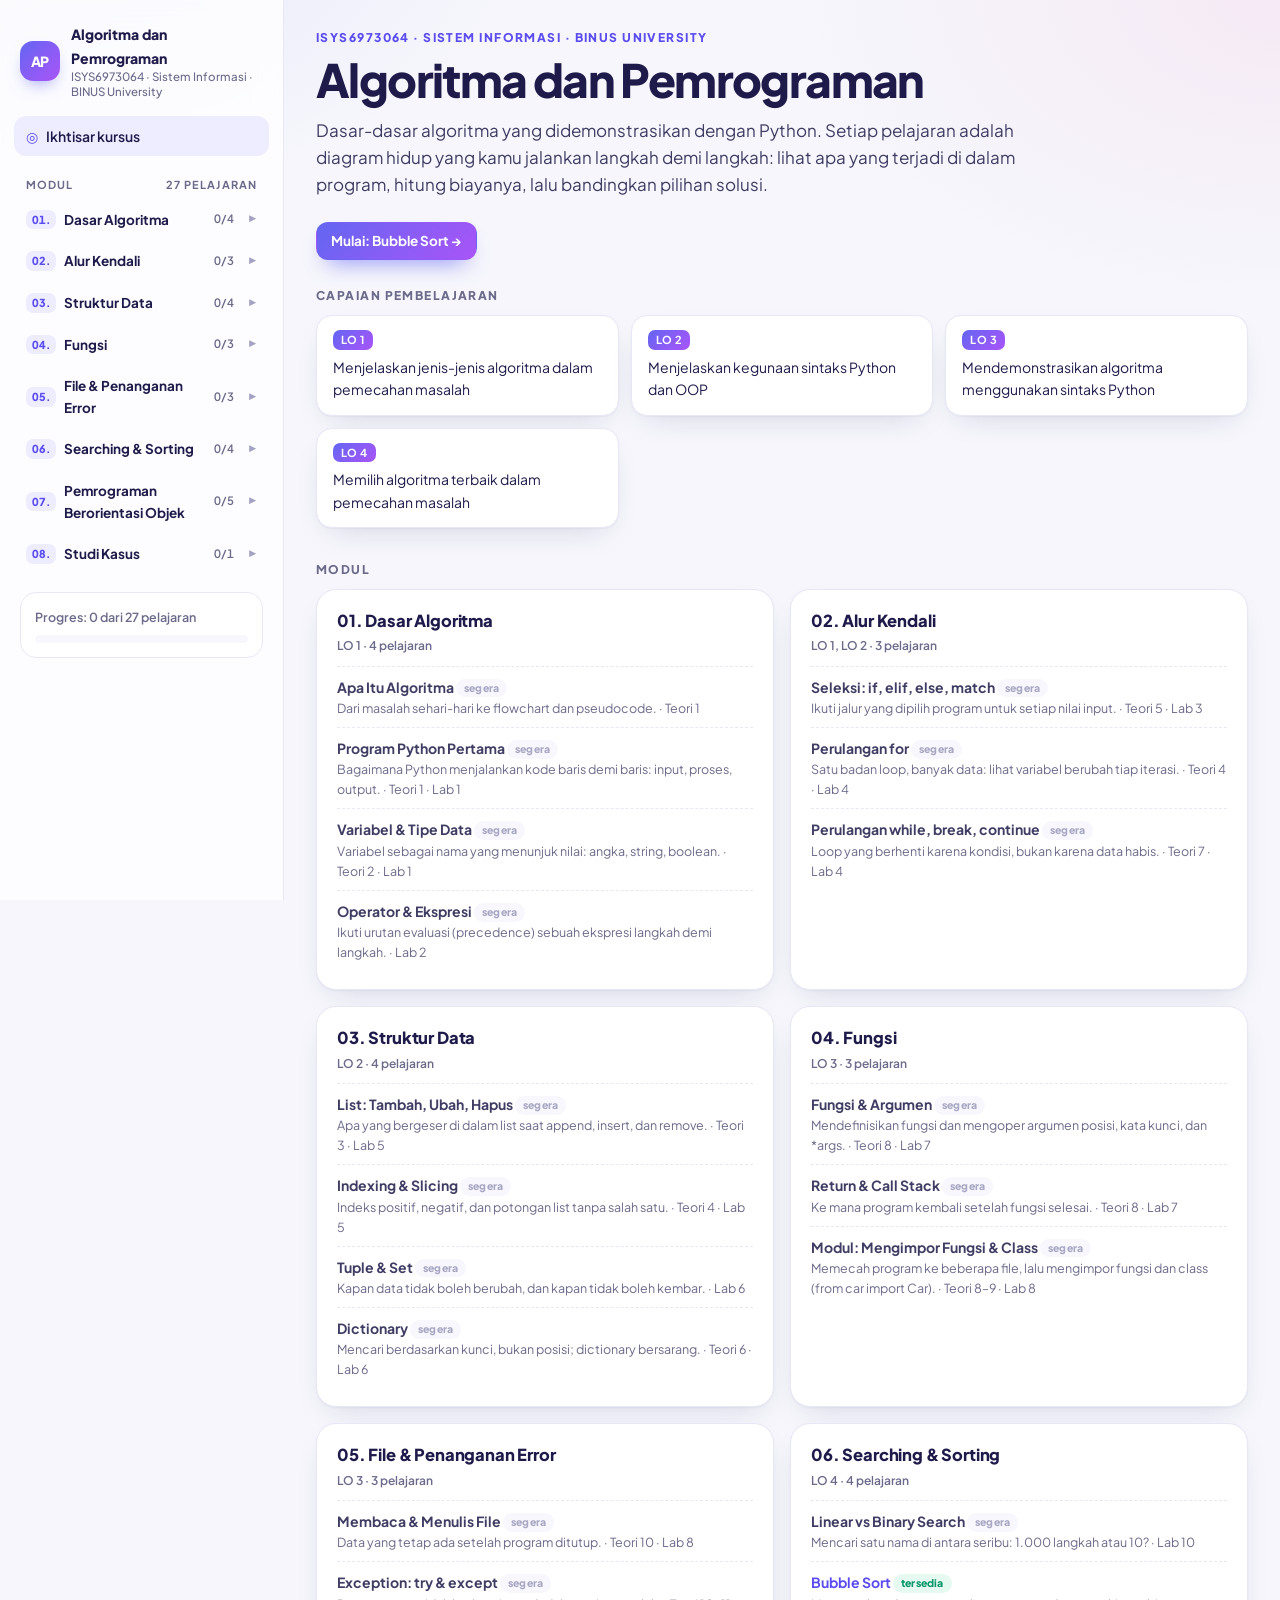
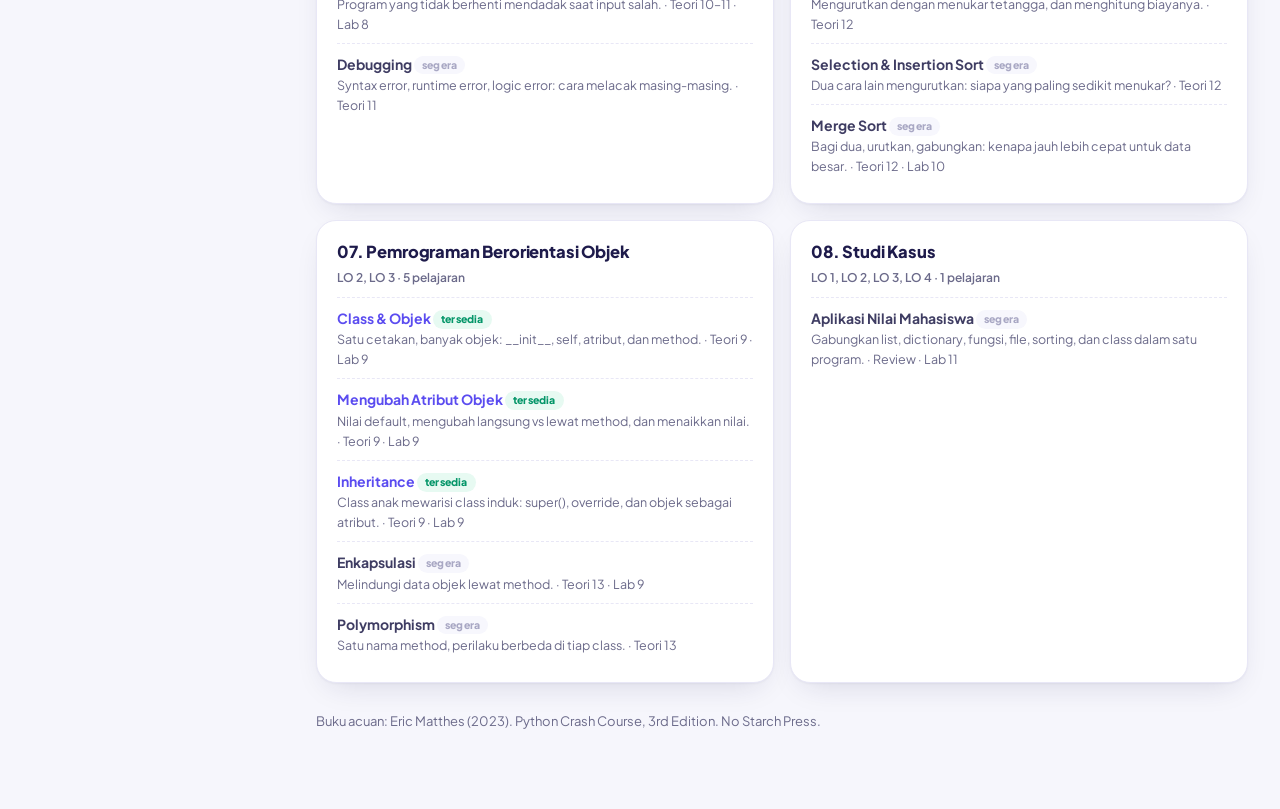
==== commit 0184abc0: "Tiga pelajaran OOP dari slide Classes (Session 9) - Renderer baru "oop": class sebagai cetakan 3D de" ====
--- a/algoritma-pemrograman/index.html
+++ b/algoritma-pemrograman/index.html
@@ -12,6 +12,7 @@
   <link rel="stylesheet" href="../shared/style.css">
   <link rel="stylesheet" href="../shared/iso.css">
   <link rel="stylesheet" href="../shared/renderers/sort.css">
+  <link rel="stylesheet" href="../shared/renderers/oop.css">
 </head>
 <body>
   <noscript>Halaman ini membutuhkan JavaScript untuk menjalankan diagram interaktif.</noscript>
@@ -19,6 +20,7 @@
   <script src="../shared/engine.js"></script>
   <script src="../shared/iso.js"></script>
   <script src="../shared/renderers/sort.js"></script>
+  <script src="../shared/renderers/oop.js"></script>
   <script src="course.js"></script>
   <script>Kelas.start(window.COURSE);</script>
 </body>
--- a/shared/renderers/oop.css
+++ b/shared/renderers/oop.css
@@ -0,0 +1,76 @@
+/* Renderer "oop": class sebagai cetakan, objek, variabel, jalur pemanggilan, konsol output */
+.oop .iso-svg { height: 470px; }
+.oop-bottom { grid-template-columns: minmax(0, 1.5fr) minmax(220px, 1fr); }
+.oop .sv-code { max-height: 330px; overflow: auto; scroll-behavior: smooth; }
+.sv-code .st { color: #fde68a; }
+
+/* Konsol output */
+.oop-out { background: #0f0d26; border-radius: 16px; padding: 12px 14px; color: #e4e2ff; font-family: var(--mono); font-size: 12.5px; display: flex; flex-direction: column; min-height: 140px; max-height: 330px; }
+.oop-out h5 { margin: 0 0 8px; font-family: var(--sans); font-size: 10.5px; letter-spacing: .12em; color: #8e8bc7; font-weight: 800; display: flex; align-items: center; gap: 6px; }
+.oop-out h5::before { content: ""; width: 8px; height: 8px; border-radius: 50%; background: #34d399; box-shadow: 0 0 8px #34d399; }
+.oop-lines { overflow: auto; flex: 1; }
+.oop-out .ol { padding: 2px 0 2px 16px; position: relative; white-space: pre-wrap; line-height: 1.5; }
+.oop-out .ol::before { content: "›"; position: absolute; left: 2px; color: #6d6aa8; }
+.oop-out .ol.err { color: #fda4af; }
+.oop-out .ol.err::before { content: "✕"; color: #fb7185; }
+.oop-out .ol.empty { color: #6d6aa8; font-style: italic; }
+.oop-out .ol.empty::before { content: ""; }
+.oop-out .ol.fresh { animation: olIn .5s var(--ease) both; background: linear-gradient(90deg, rgba(99, 102, 241, .28), transparent 70%); border-radius: 6px; }
+@keyframes olIn { from { opacity: 0; transform: translateX(-8px); } to { opacity: 1; transform: none; } }
+
+/* Tema balok tambahan */
+.t-rose { --top: #ffe4e8; --left: #fda4af; --right: #fb7185; --edge: rgba(190, 18, 60, .45); }
+.t-teal { --top: #dcfaf6; --left: #7ee6d9; --right: #2dd4bf; --edge: rgba(15, 118, 110, .45); }
+.iso-box.miss .f-top, .iso-box.miss .f-left, .iso-box.miss .f-right { stroke-dasharray: 5 4; }
+
+/* Pil: kepala class, member, atribut objek, variabel */
+.iso-pill.cls-head rect { fill: url(#iso-g-indigo); stroke: none; }
+.iso-pill.cls-head text { fill: #fff; font-size: 13px; }
+.iso-pill.mem rect { fill: #fff; stroke: #c7c4f3; }
+.iso-pill.mem.method text { fill: #4338ca; }
+.iso-pill.mem.attr rect { fill: #f3f2ff; stroke: #dcd9fc; }
+.iso-pill.mem.attr text { fill: #5b5895; font-weight: 600; }
+.iso-pill.obj-head rect { fill: url(#iso-g-ink); stroke: none; }
+.iso-pill.obj-head text { fill: #fff; }
+.iso-pill.attr-val rect { fill: #fff; stroke: #fcd9a0; }
+.iso-pill.attr-val text { fill: #7c2d12; font-weight: 700; }
+.iso-pill.var rect { fill: #eef0ff; stroke: #6366f1; stroke-width: 1.6; }
+.iso-pill.var text { fill: #4338ca; font-weight: 800; }
+.iso-pill.loose rect { fill: #fff; stroke: #fb7185; stroke-dasharray: 4 3; stroke-width: 1.6; }
+.iso-pill.loose text { fill: #9f1239; }
+.iso-pill.link-label rect { fill: #fff; stroke: #c7c4f3; }
+.iso-pill.link-label text { fill: #6366f1; font-size: 11.5px; }
+.iso-pill.link-label.inherit rect { fill: #faf5ff; stroke: #c084fc; }
+.iso-pill.link-label.inherit text { fill: #7e22ce; }
+
+/* Penanda keadaan pada pil (marks) */
+.iso-pill.m-hl rect { fill: #fff4cc !important; stroke: #f59e0b !important; stroke-width: 2.2; }
+.iso-pill.m-hl > g { filter: url(#iso-glow-amber); }
+.iso-pill.m-hl text { fill: #92400e !important; }
+.iso-pill.m-chg rect { fill: url(#iso-g-amber) !important; stroke: none !important; }
+.iso-pill.m-chg text { fill: #fff !important; }
+.iso-pill.m-chg > g { filter: url(#iso-glow-amber); }
+.iso-pill.m-err rect { fill: #ffe4e8 !important; stroke: #e11d48 !important; stroke-width: 2.2; }
+.iso-pill.m-err text { fill: #be123c !important; }
+.iso-pill.m-ok rect { fill: url(#iso-g-emerald) !important; stroke: none !important; }
+.iso-pill.m-ok text { fill: #fff !important; }
+.iso-pill.m-ok > g { filter: url(#iso-glow-emerald); }
+.iso-pill.m-new rect { fill: #faf5ff !important; stroke: #a855f7 !important; stroke-width: 2; }
+.iso-pill.m-new text { fill: #7e22ce !important; }
+.iso-pill.m-miss rect { fill: #fff !important; stroke: #fb7185 !important; stroke-dasharray: 4 3; }
+.iso-pill.m-miss text { fill: #be123c !important; }
+.iso-pill.m-over { opacity: .45; }
+.iso-pill.m-over text { text-decoration: line-through; }
+.iso-pill.m-ghost { opacity: .55; }
+.iso-pill.m-ghost rect { stroke-dasharray: 4 3; }
+
+/* Jalur pemanggilan method */
+.oop-flow-line { fill: none; stroke: #a5b4fc; stroke-width: 2.2; stroke-dasharray: 2 6; stroke-linecap: round; }
+.oop-flow.err .oop-flow-line { stroke: #fda4af; }
+.iso-packet.err .halo, .iso-packet.err .core { fill: #e11d48; }
+
+@media (max-width: 900px) {
+  .oop .iso-svg { height: auto; aspect-ratio: 1.3; }
+  .oop-bottom { grid-template-columns: minmax(0, 1fr); }
+  .oop-out { min-height: 100px; }
+}
